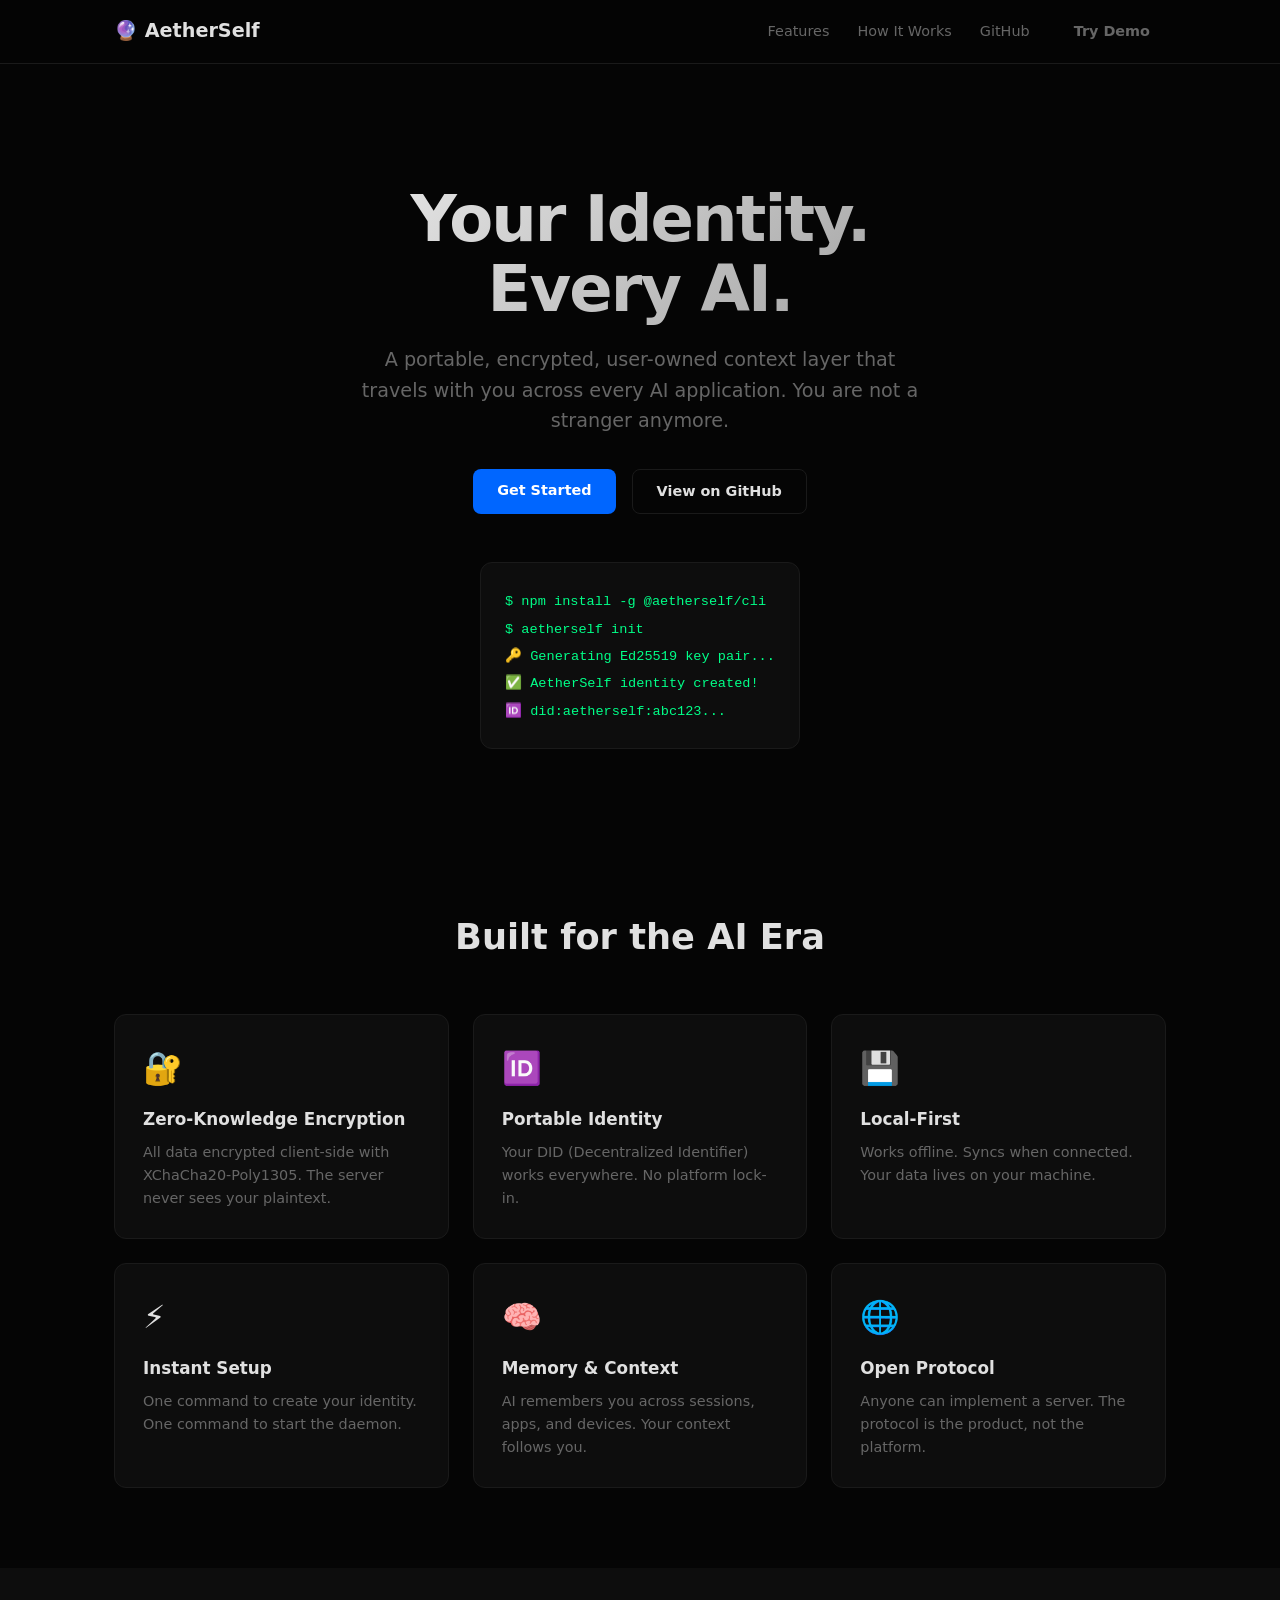
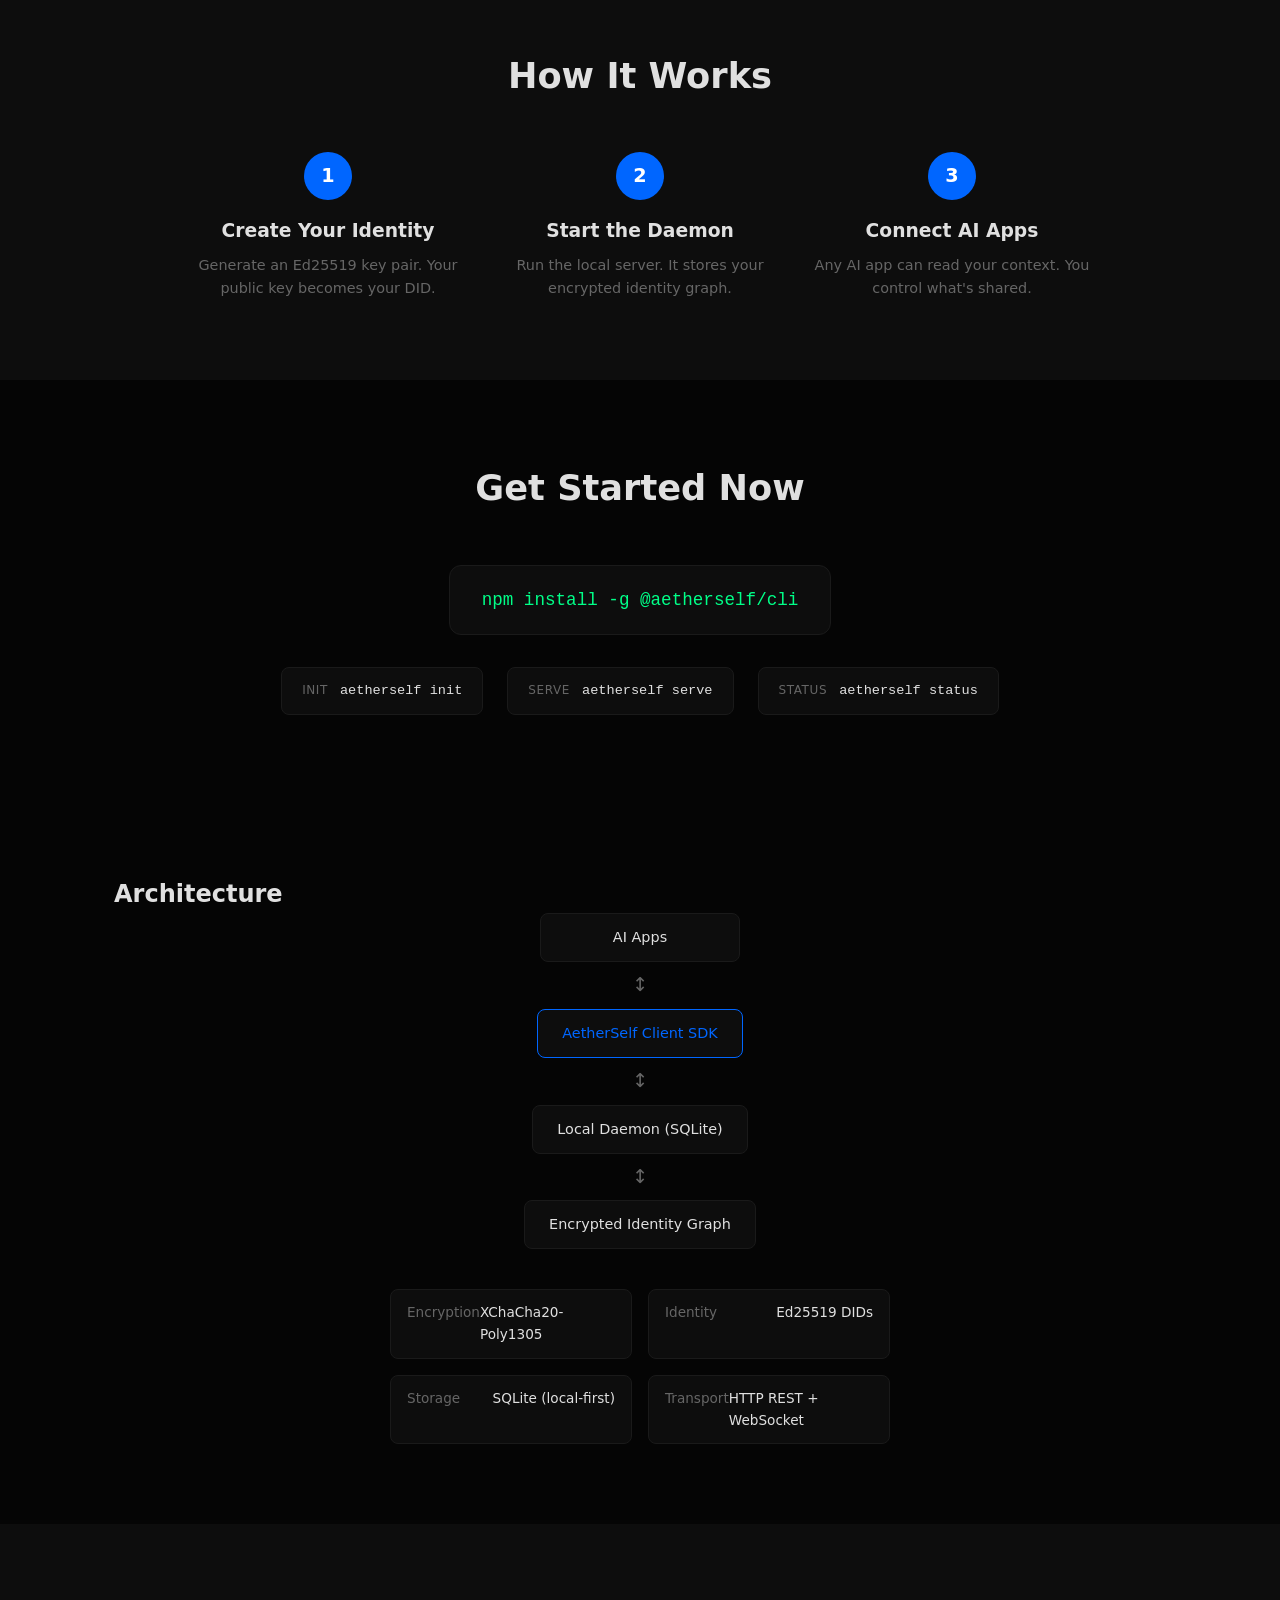
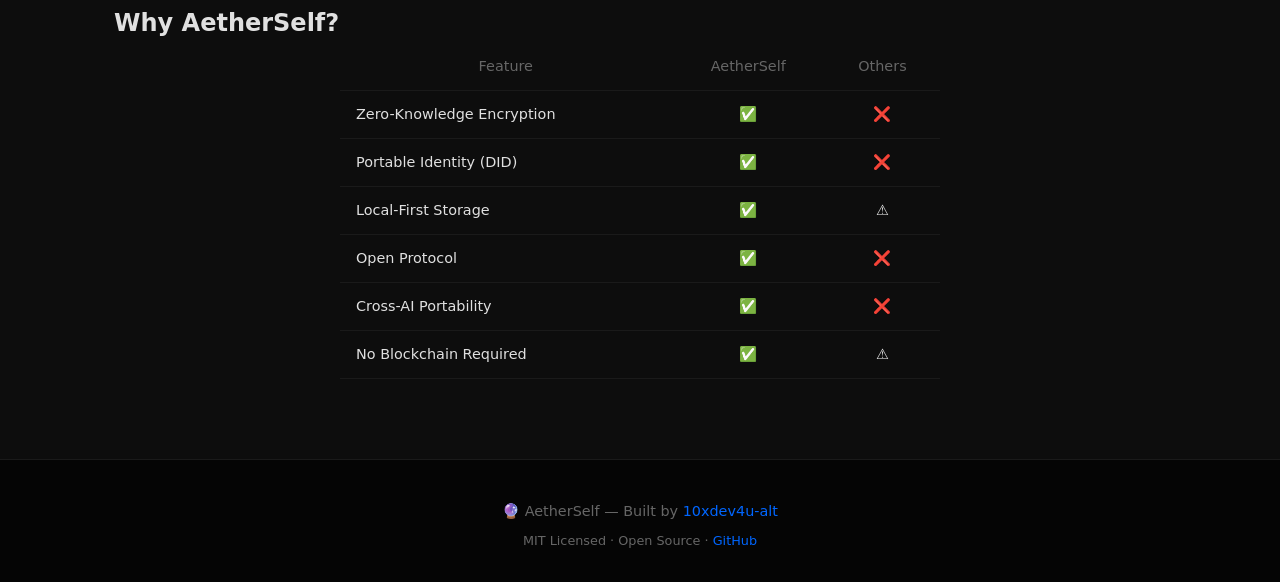
==== index.html @ b8bc2d1c "feat: add comparison table section" ====
<!DOCTYPE html>
<html lang="en">
<head>
  <meta charset="UTF-8">
  <meta name="viewport" content="width=device-width, initial-scale=1.0">
  <title>AetherSelf — Your AI Identity Layer</title>
  <link rel="stylesheet" href="styles.css">
  <link rel="icon" href="data:image/svg+xml,<svg xmlns='http://www.w3.org/2000/svg' viewBox='0 0 100 100'><text y='.9em' font-size='90'>🔮</text></svg>">
</head>
<body>
  <nav>
    <div class="container nav-inner">
      <a href="#" class="logo">🔮 AetherSelf</a>
      <div class="nav-links">
        <a href="#features">Features</a>
        <a href="#how">How It Works</a>
        <a href="https://github.com/10xdev4u-alt/aetherself-core">GitHub</a>
        <a href="https://github.com/10xdev4u-alt/aetherself-demo" class="btn btn-sm">Try Demo</a>
      </div>
    </div>
  </nav>

  <section class="hero">
    <div class="container">
      <h1>Your Identity.<br>Every AI.</h1>
      <p class="hero-sub">A portable, encrypted, user-owned context layer that travels with you across every AI application. You are not a stranger anymore.</p>
      <div class="hero-actions">
        <a href="#get-started" class="btn btn-primary">Get Started</a>
        <a href="https://github.com/10xdev4u-alt/aetherself-core" class="btn btn-ghost">View on GitHub</a>
      </div>
      <div class="hero-code">
        <code>$ npm install -g @aetherself/cli<br>$ aetherself init<br>🔑 Generating Ed25519 key pair...<br>✅ AetherSelf identity created!<br>🆔 did:aetherself:abc123...</code>
      </div>
    </div>
  </section>

  <section id="features" class="features">
    <div class="container">
      <h2>Built for the AI Era</h2>
      <div class="feature-grid">
        <div class="feature-card">
          <div class="feature-icon">🔐</div>
          <h3>Zero-Knowledge Encryption</h3>
          <p>All data encrypted client-side with XChaCha20-Poly1305. The server never sees your plaintext.</p>
        </div>
        <div class="feature-card">
          <div class="feature-icon">🆔</div>
          <h3>Portable Identity</h3>
          <p>Your DID (Decentralized Identifier) works everywhere. No platform lock-in.</p>
        </div>
        <div class="feature-card">
          <div class="feature-icon">💾</div>
          <h3>Local-First</h3>
          <p>Works offline. Syncs when connected. Your data lives on your machine.</p>
        </div>
        <div class="feature-card">
          <div class="feature-icon">⚡</div>
          <h3>Instant Setup</h3>
          <p>One command to create your identity. One command to start the daemon.</p>
        </div>
        <div class="feature-card">
          <div class="feature-icon">🧠</div>
          <h3>Memory & Context</h3>
          <p>AI remembers you across sessions, apps, and devices. Your context follows you.</p>
        </div>
        <div class="feature-card">
          <div class="feature-icon">🌐</div>
          <h3>Open Protocol</h3>
          <p>Anyone can implement a server. The protocol is the product, not the platform.</p>
        </div>
      </div>
    </div>
  </section>

  <section id="how" class="how-it-works">
    <div class="container">
      <h2>How It Works</h2>
      <div class="steps">
        <div class="step">
          <div class="step-num">1</div>
          <h3>Create Your Identity</h3>
          <p>Generate an Ed25519 key pair. Your public key becomes your DID.</p>
        </div>
        <div class="step">
          <div class="step-num">2</div>
          <h3>Start the Daemon</h3>
          <p>Run the local server. It stores your encrypted identity graph.</p>
        </div>
        <div class="step">
          <div class="step-num">3</div>
          <h3>Connect AI Apps</h3>
          <p>Any AI app can read your context. You control what's shared.</p>
        </div>
      </div>
    </div>
  </section>

  <section id="get-started" class="get-started">
    <div class="container">
      <h2>Get Started Now</h2>
      <div class="install-block">
        <code>npm install -g @aetherself/cli</code>
      </div>
      <div class="quick-commands">
        <div class="cmd"><span class="cmd-label">Init</span><code>aetherself init</code></div>
        <div class="cmd"><span class="cmd-label">Serve</span><code>aetherself serve</code></div>
        <div class="cmd"><span class="cmd-label">Status</span><code>aetherself status</code></div>
      </div>
    </div>
  </section>

  <section class="architecture">
    <div class="container">
      <h2>Architecture</h2>
      <div class="arch-diagram">
        <div class="arch-layer">
          <div class="arch-box">AI Apps</div>
          <div class="arch-arrow">↕</div>
          <div class="arch-box highlight">AetherSelf Client SDK</div>
          <div class="arch-arrow">↕</div>
          <div class="arch-box">Local Daemon (SQLite)</div>
          <div class="arch-arrow">↕</div>
          <div class="arch-box">Encrypted Identity Graph</div>
        </div>
      </div>
      <div class="arch-stack">
        <div class="stack-item"><span class="stack-label">Encryption</span><span class="stack-value">XChaCha20-Poly1305</span></div>
        <div class="stack-item"><span class="stack-label">Identity</span><span class="stack-value">Ed25519 DIDs</span></div>
        <div class="stack-item"><span class="stack-label">Storage</span><span class="stack-value">SQLite (local-first)</span></div>
        <div class="stack-item"><span class="stack-label">Transport</span><span class="stack-value">HTTP REST + WebSocket</span></div>
      </div>
    </div>
  </section>

  <section class="comparisons">
    <div class="container">
      <h2>Why AetherSelf?</h2>
      <table class="compare-table">
        <thead>
          <tr><th>Feature</th><th>AetherSelf</th><th>Others</th></tr>
        </thead>
        <tbody>
          <tr><td>Zero-Knowledge Encryption</td><td>✅</td><td>❌</td></tr>
          <tr><td>Portable Identity (DID)</td><td>✅</td><td>❌</td></tr>
          <tr><td>Local-First Storage</td><td>✅</td><td>⚠️</td></tr>
          <tr><td>Open Protocol</td><td>✅</td><td>❌</td></tr>
          <tr><td>Cross-AI Portability</td><td>✅</td><td>❌</td></tr>
          <tr><td>No Blockchain Required</td><td>✅</td><td>⚠️</td></tr>
        </tbody>
      </table>
    </div>
  </section>

  <footer>
    <div class="container">
      <p>🔮 AetherSelf — Built by <a href="https://github.com/10xdev4u-alt">10xdev4u-alt</a></p>
      <p class="footer-sub">MIT Licensed · Open Source · <a href="https://github.com/10xdev4u-alt/aetherself-core">GitHub</a></p>
    </div>
  </footer>
</body>
</html>
---- styles.css ----
:root {
  --bg: #050505;
  --surface: #0d0d0d;
  --border: #1a1a1a;
  --text: #e0e0e0;
  --muted: #666;
  --primary: #0066ff;
  --primary-hover: #0055dd;
  --accent: #00ff88;
}

* { margin: 0; padding: 0; box-sizing: border-box; }

body {
  background: var(--bg);
  color: var(--text);
  font-family: 'Inter', system-ui, -apple-system, sans-serif;
  line-height: 1.6;
}

.container { max-width: 1100px; margin: 0 auto; padding: 0 24px; }

/* Nav */
nav {
  position: sticky;
  top: 0;
  background: rgba(5, 5, 5, 0.9);
  backdrop-filter: blur(12px);
  border-bottom: 1px solid var(--border);
  z-index: 100;
  padding: 14px 0;
}

.nav-inner { display: flex; align-items: center; justify-content: space-between; }

.logo {
  font-size: 1.2rem;
  font-weight: 700;
  color: var(--text);
  text-decoration: none;
}

.nav-links { display: flex; align-items: center; gap: 28px; }
.nav-links a { color: var(--muted); text-decoration: none; font-size: 0.9rem; transition: color 0.2s; }
.nav-links a:hover { color: var(--text); }

/* Buttons */
.btn {
  display: inline-block;
  padding: 10px 24px;
  border-radius: 8px;
  font-weight: 600;
  font-size: 0.9rem;
  text-decoration: none;
  transition: all 0.2s;
  cursor: pointer;
}

.btn-sm { padding: 6px 16px; font-size: 0.8rem; }

.btn-primary {
  background: var(--primary);
  color: #fff;
}
.btn-primary:hover { background: var(--primary-hover); transform: translateY(-1px); }

.btn-ghost {
  background: transparent;
  color: var(--text);
  border: 1px solid var(--border);
}
.btn-ghost:hover { border-color: var(--muted); }

/* Hero */
.hero {
  padding: 120px 0 80px;
  text-align: center;
}

.hero h1 {
  font-size: 4rem;
  font-weight: 800;
  line-height: 1.1;
  letter-spacing: -0.03em;
  background: linear-gradient(135deg, #fff 0%, #888 100%);
  -webkit-background-clip: text;
  -webkit-text-fill-color: transparent;
  margin-bottom: 20px;
}

.hero-sub {
  font-size: 1.2rem;
  color: var(--muted);
  max-width: 560px;
  margin: 0 auto 32px;
}

.hero-actions { display: flex; gap: 16px; justify-content: center; margin-bottom: 48px; }

.hero-code {
  background: var(--surface);
  border: 1px solid var(--border);
  border-radius: 12px;
  padding: 24px;
  display: inline-block;
  text-align: left;
}

.hero-code code {
  font-family: 'JetBrains Mono', 'Fira Code', monospace;
  font-size: 0.85rem;
  color: var(--accent);
  line-height: 1.8;
}

/* Features */
.features { padding: 80px 0; }

.features h2, .how-it-works h2, .get-started h2 {
  font-size: 2.2rem;
  font-weight: 700;
  text-align: center;
  margin-bottom: 48px;
}

.feature-grid {
  display: grid;
  grid-template-columns: repeat(3, 1fr);
  gap: 24px;
}

.feature-card {
  background: var(--surface);
  border: 1px solid var(--border);
  border-radius: 12px;
  padding: 28px;
  transition: border-color 0.2s;
}
.feature-card:hover { border-color: #333; }

.feature-icon { font-size: 2rem; margin-bottom: 12px; }
.feature-card h3 { font-size: 1.05rem; margin-bottom: 8px; }
.feature-card p { font-size: 0.9rem; color: var(--muted); }

/* How It Works */
.how-it-works { padding: 80px 0; background: var(--surface); }

.steps {
  display: flex;
  gap: 32px;
  justify-content: center;
}

.step {
  text-align: center;
  max-width: 280px;
}

.step-num {
  width: 48px;
  height: 48px;
  border-radius: 50%;
  background: var(--primary);
  color: #fff;
  display: flex;
  align-items: center;
  justify-content: center;
  font-size: 1.2rem;
  font-weight: 700;
  margin: 0 auto 16px;
}

.step h3 { margin-bottom: 8px; }
.step p { font-size: 0.9rem; color: var(--muted); }

/* Get Started */
.get-started { padding: 80px 0; text-align: center; }

.install-block {
  background: var(--surface);
  border: 1px solid var(--border);
  border-radius: 12px;
  padding: 20px 32px;
  display: inline-block;
  margin-bottom: 32px;
}

.install-block code {
  font-family: 'JetBrains Mono', 'Fira Code', monospace;
  font-size: 1.1rem;
  color: var(--accent);
}

.quick-commands {
  display: flex;
  gap: 24px;
  justify-content: center;
}

.cmd {
  background: var(--surface);
  border: 1px solid var(--border);
  border-radius: 8px;
  padding: 12px 20px;
  display: flex;
  align-items: center;
  gap: 12px;
}

.cmd-label {
  font-size: 0.75rem;
  color: var(--muted);
  text-transform: uppercase;
  letter-spacing: 0.05em;
}

.cmd code {
  font-family: 'JetBrains Mono', monospace;
  font-size: 0.85rem;
  color: var(--text);
}

/* Footer */
footer {
  padding: 40px 0;
  border-top: 1px solid var(--border);
  text-align: center;
}

footer p { font-size: 0.9rem; color: var(--muted); }
footer a { color: var(--primary); text-decoration: none; }
footer a:hover { text-decoration: underline; }

.footer-sub { font-size: 0.8rem; margin-top: 8px; }

/* Architecture */
.architecture { padding: 80px 0; }

.arch-diagram { text-align: center; margin-bottom: 40px; }
.arch-layer { display: inline-flex; flex-direction: column; align-items: center; gap: 8px; }
.arch-box {
  background: var(--surface);
  border: 1px solid var(--border);
  border-radius: 8px;
  padding: 12px 24px;
  font-size: 0.9rem;
  min-width: 200px;
}
.arch-box.highlight { border-color: var(--primary); color: var(--primary); }
.arch-arrow { color: var(--muted); font-size: 1.2rem; }

.arch-stack {
  display: grid;
  grid-template-columns: repeat(2, 1fr);
  gap: 16px;
  max-width: 500px;
  margin: 0 auto;
}
.stack-item {
  display: flex;
  justify-content: space-between;
  padding: 12px 16px;
  background: var(--surface);
  border-radius: 8px;
  border: 1px solid var(--border);
}
.stack-label { color: var(--muted); font-size: 0.85rem; }
.stack-value { font-size: 0.85rem; font-weight: 500; }

/* Comparisons */
.comparisons { padding: 80px 0; background: var(--surface); }

.compare-table {
  width: 100%;
  max-width: 600px;
  margin: 0 auto;
  border-collapse: collapse;
}
.compare-table th, .compare-table td {
  padding: 12px 16px;
  text-align: center;
  border-bottom: 1px solid var(--border);
  font-size: 0.9rem;
}
.compare-table th { color: var(--muted); font-weight: 500; }
.compare-table td:first-child { text-align: left; }

/* Responsive */
@media (max-width: 768px) {
  .hero h1 { font-size: 2.5rem; }
  .feature-grid { grid-template-columns: 1fr; }
  .steps { flex-direction: column; align-items: center; }
  .quick-commands { flex-direction: column; align-items: center; }
  .nav-links { gap: 16px; }
  .nav-links a:not(.btn) { display: none; }
}
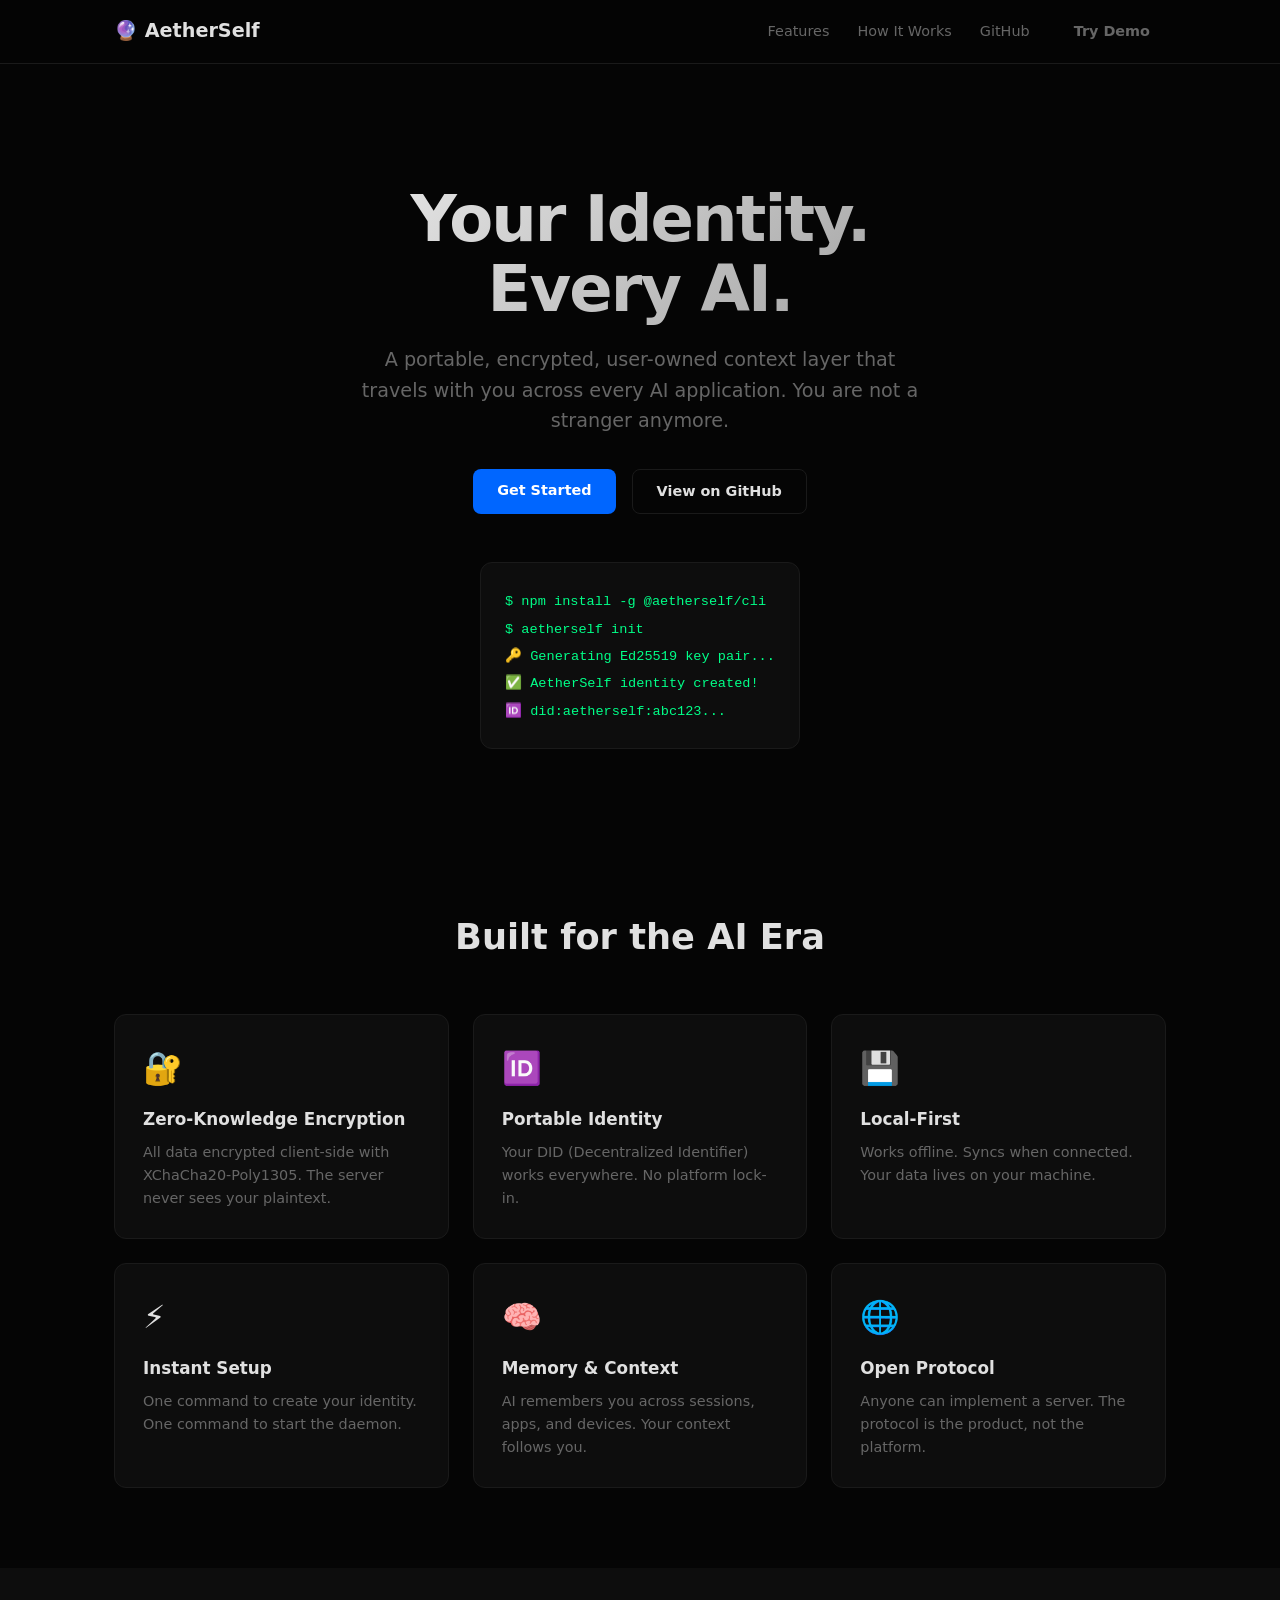
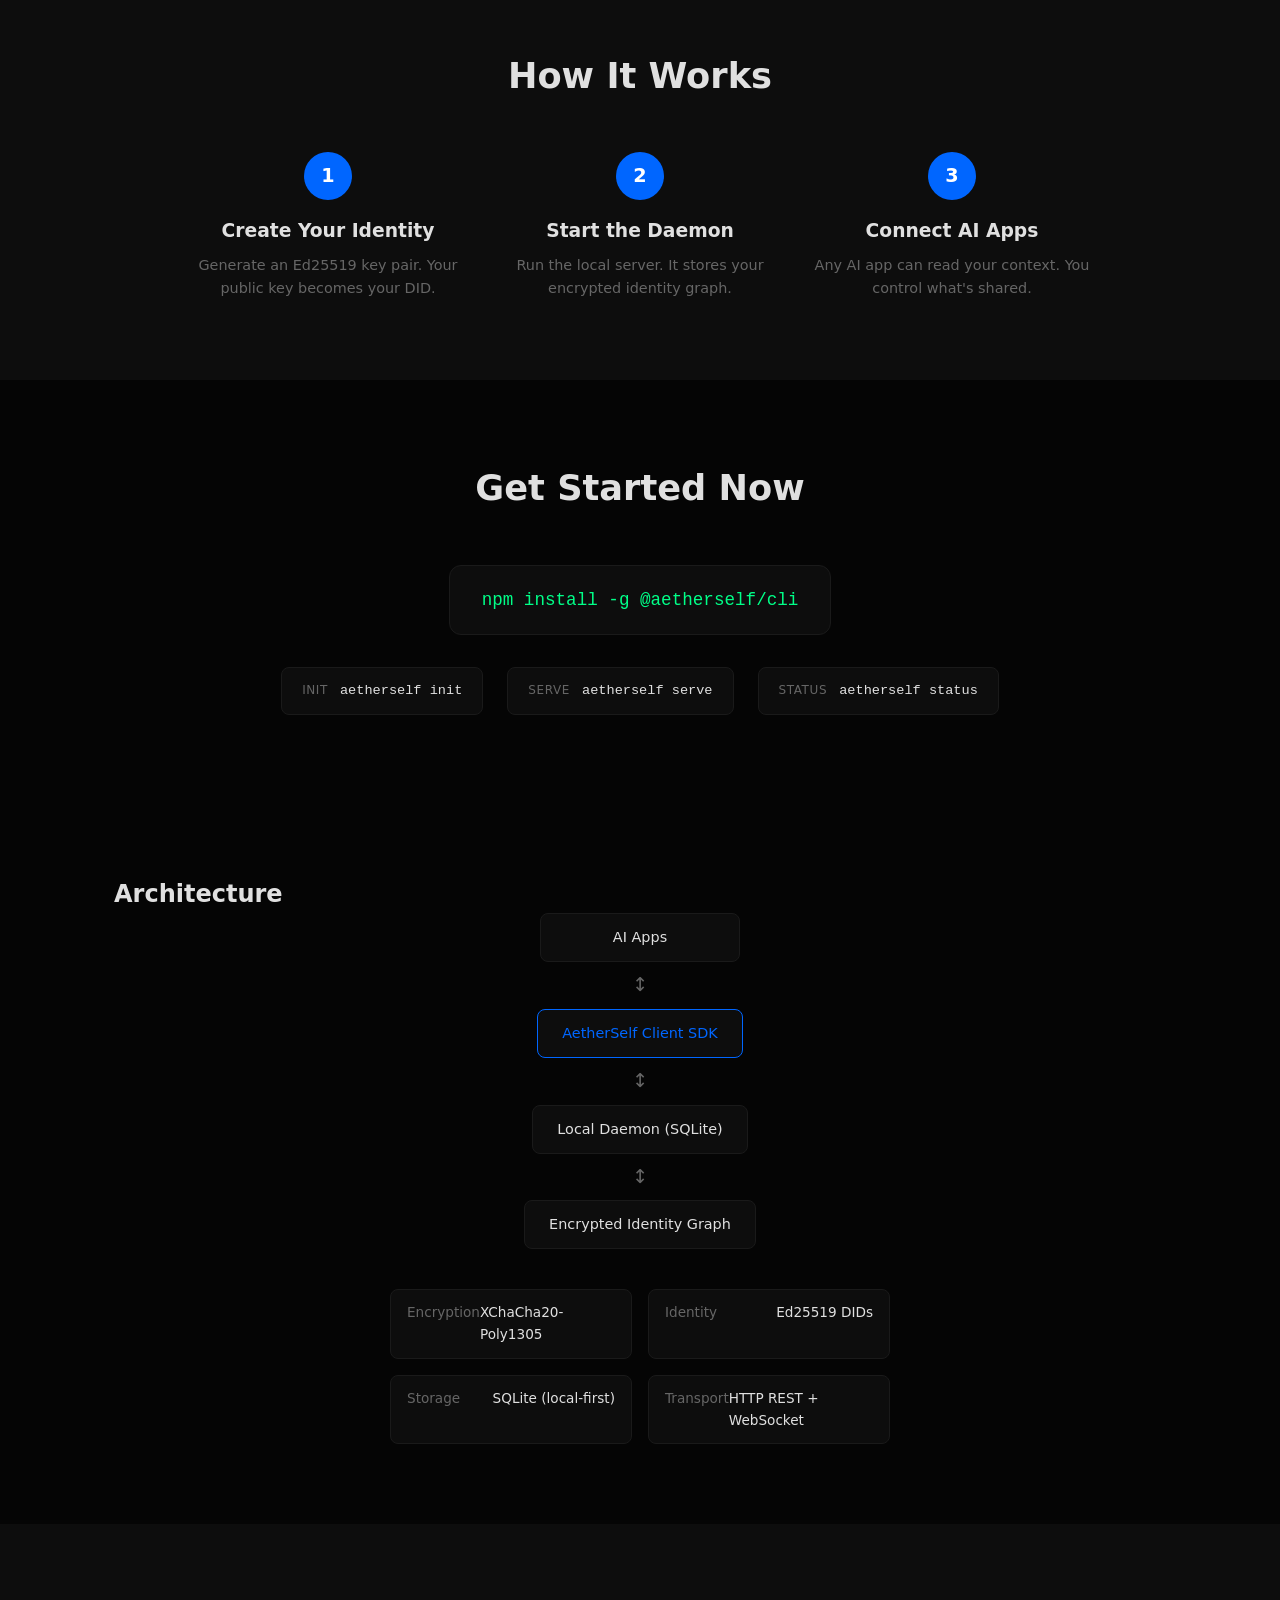
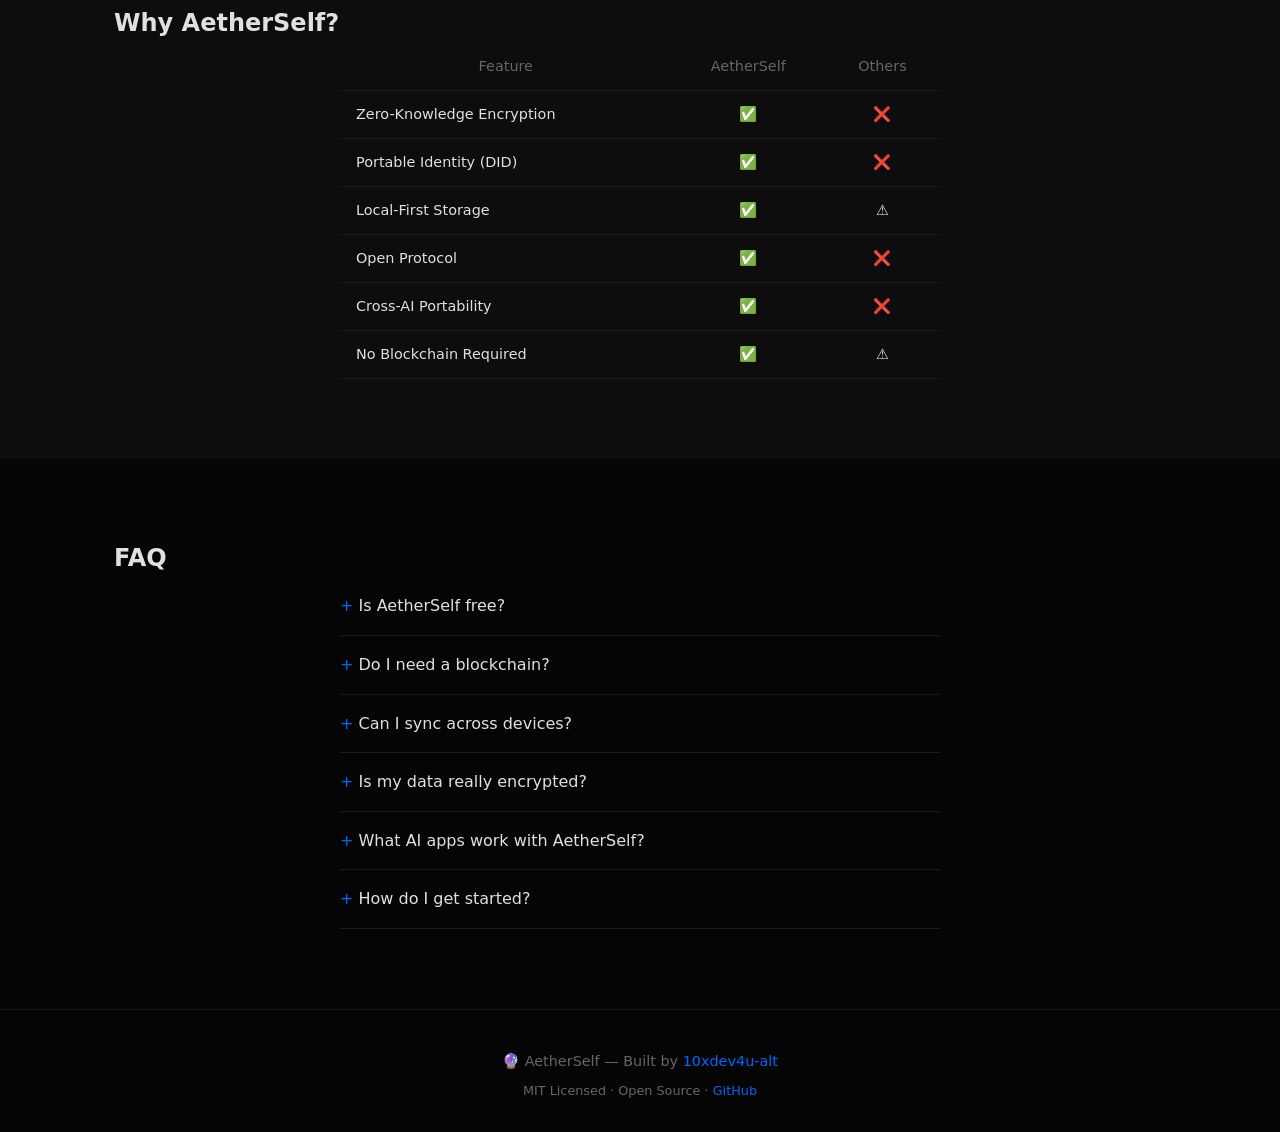
==== commit d646d740: "feat: add FAQ section with expandable items" ====
--- a/index.html
+++ b/index.html
@@ -151,6 +151,38 @@
     </div>
   </section>
 
+  <section class="faq">
+    <div class="container">
+      <h2>FAQ</h2>
+      <div class="faq-grid">
+        <details class="faq-item">
+          <summary>Is AetherSelf free?</summary>
+          <p>Yes! AetherSelf is open source and free to use. MIT licensed.</p>
+        </details>
+        <details class="faq-item">
+          <summary>Do I need a blockchain?</summary>
+          <p>No! AetherSelf uses simple Ed25519 keys for identity. No blockchain required.</p>
+        </details>
+        <details class="faq-item">
+          <summary>Can I sync across devices?</summary>
+          <p>Yes! AetherSelf supports optional sync via WebSocket and Yjs CRDT.</p>
+        </details>
+        <details class="faq-item">
+          <summary>Is my data really encrypted?</summary>
+          <p>Yes! All data is encrypted client-side with XChaCha20-Poly1305. The server never sees plaintext.</p>
+        </details>
+        <details class="faq-item">
+          <summary>What AI apps work with AetherSelf?</summary>
+          <p>Any app that integrates the AetherSelf client SDK. We're building integrations for popular AI tools.</p>
+        </details>
+        <details class="faq-item">
+          <summary>How do I get started?</summary>
+          <p>Install the CLI, run 'aetherself init', and start the daemon. See our Quick Start guide.</p>
+        </details>
+      </div>
+    </div>
+  </section>
+
   <footer>
     <div class="container">
       <p>🔮 AetherSelf — Built by <a href="https://github.com/10xdev4u-alt">10xdev4u-alt</a></p>
--- a/styles.css
+++ b/styles.css
@@ -285,6 +285,33 @@
 .compare-table th { color: var(--muted); font-weight: 500; }
 .compare-table td:first-child { text-align: left; }
 
+/* FAQ */
+.faq { padding: 80px 0; }
+
+.faq-grid { max-width: 600px; margin: 0 auto; }
+
+.faq-item {
+  border-bottom: 1px solid var(--border);
+  padding: 16px 0;
+}
+
+.faq-item summary {
+  cursor: pointer;
+  font-weight: 500;
+  color: var(--text);
+  list-style: none;
+}
+.faq-item summary::-webkit-details-marker { display: none; }
+.faq-item summary::before { content: "+ "; color: var(--primary); }
+.faq-item[open] summary::before { content: "- "; }
+
+.faq-item p {
+  margin-top: 12px;
+  color: var(--muted);
+  font-size: 0.9rem;
+  line-height: 1.6;
+}
+
 /* Responsive */
 @media (max-width: 768px) {
   .hero h1 { font-size: 2.5rem; }
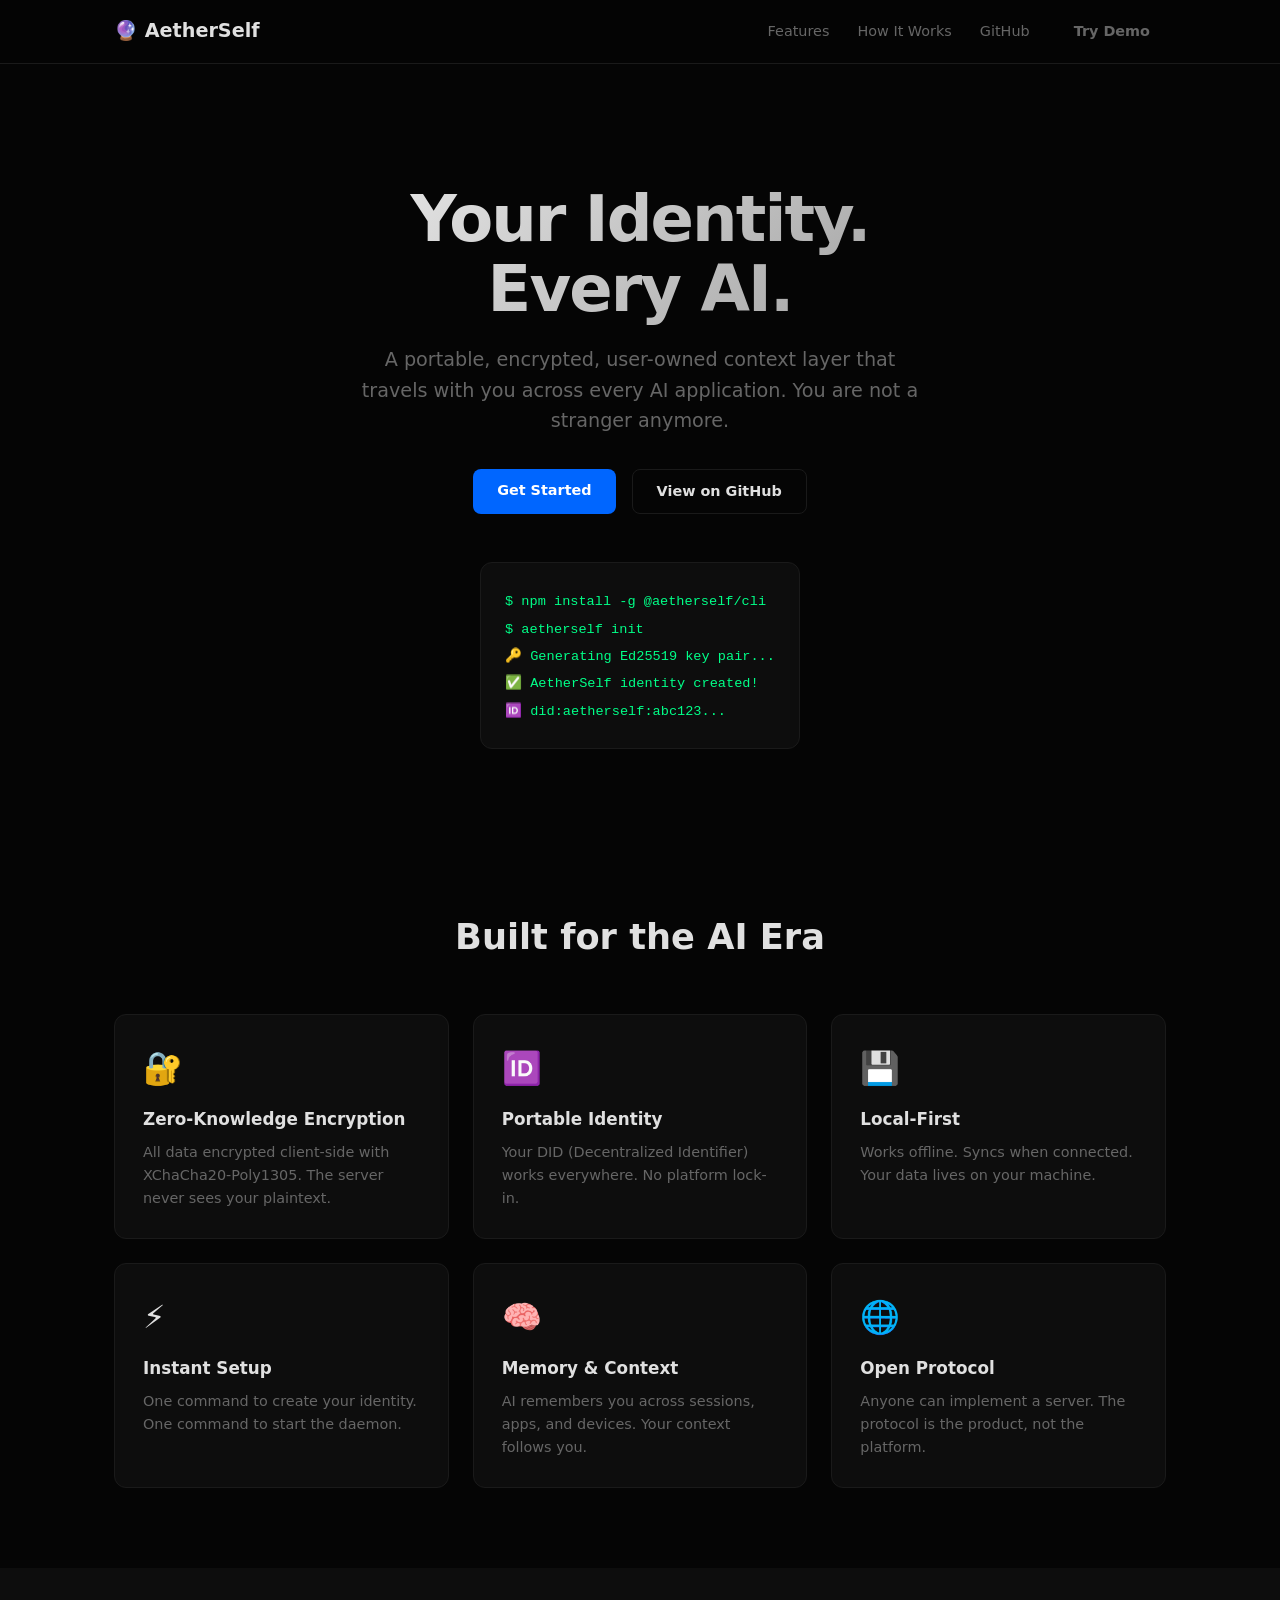
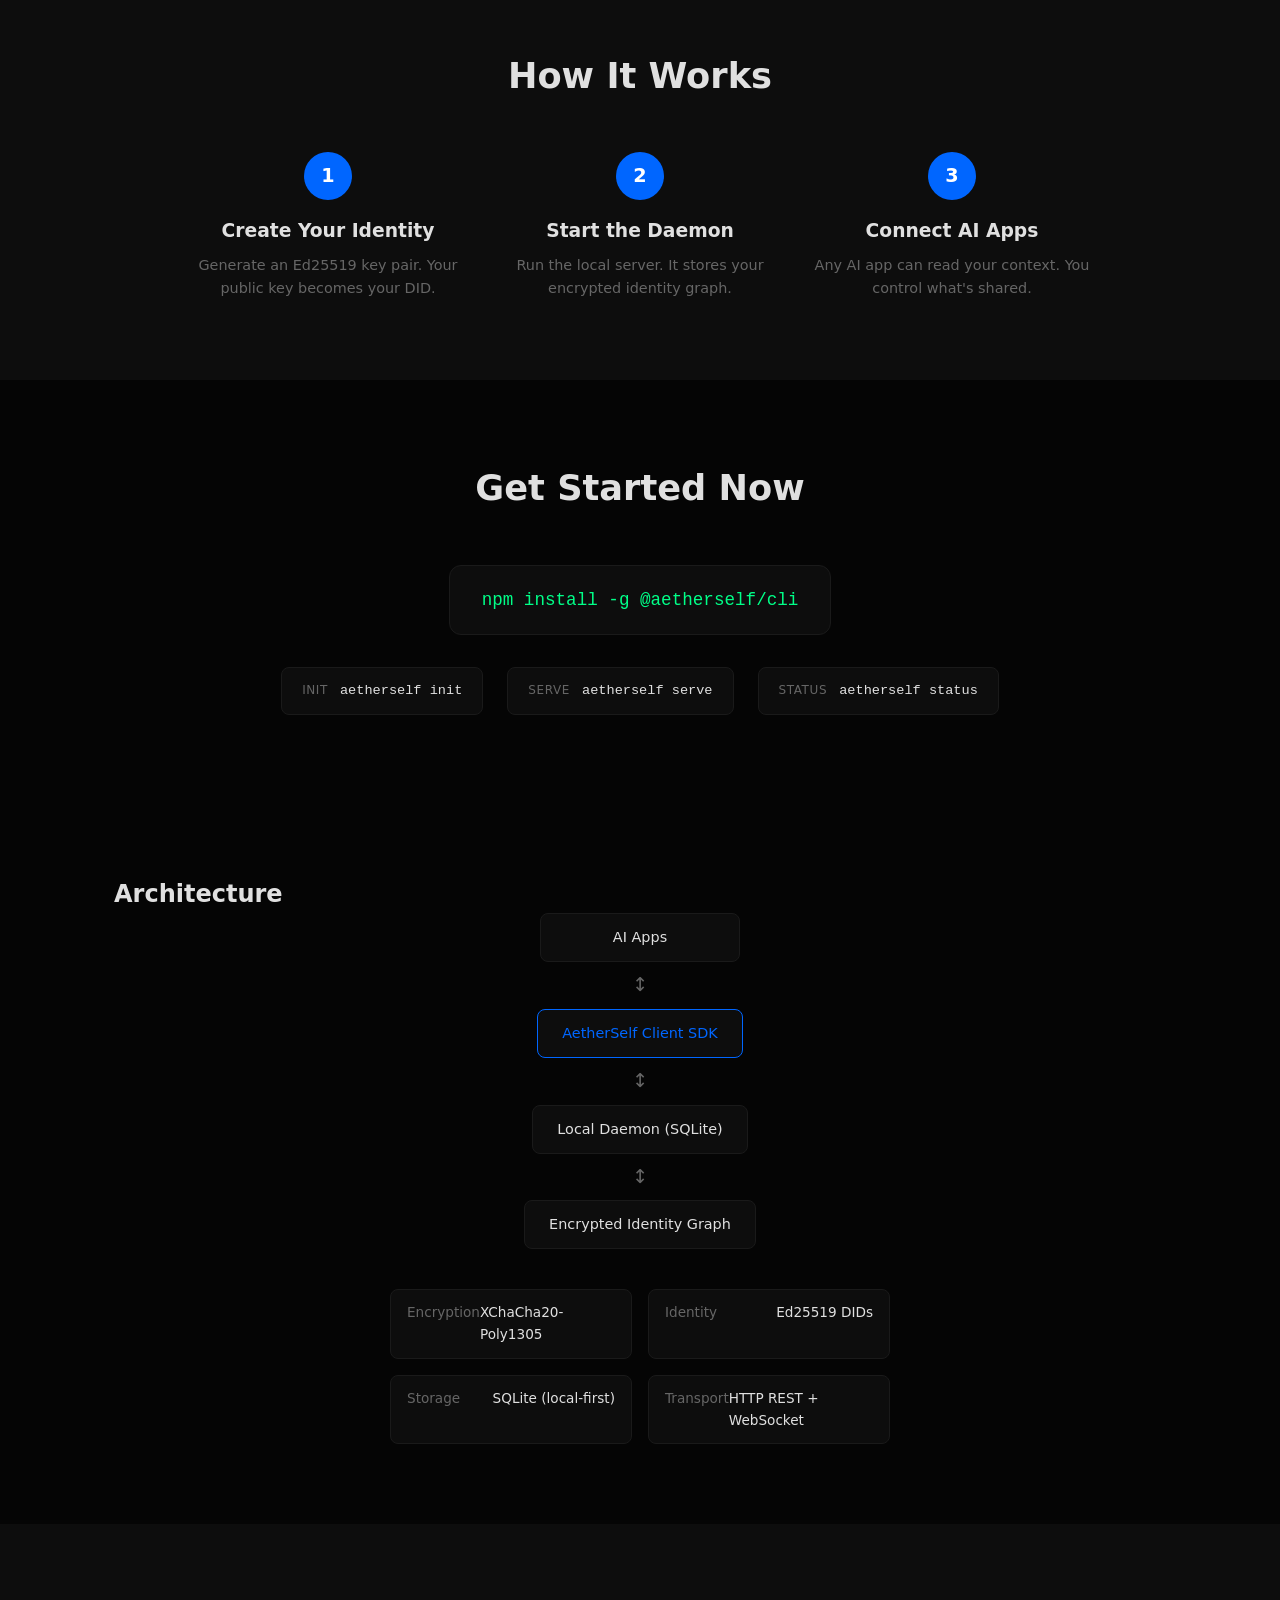
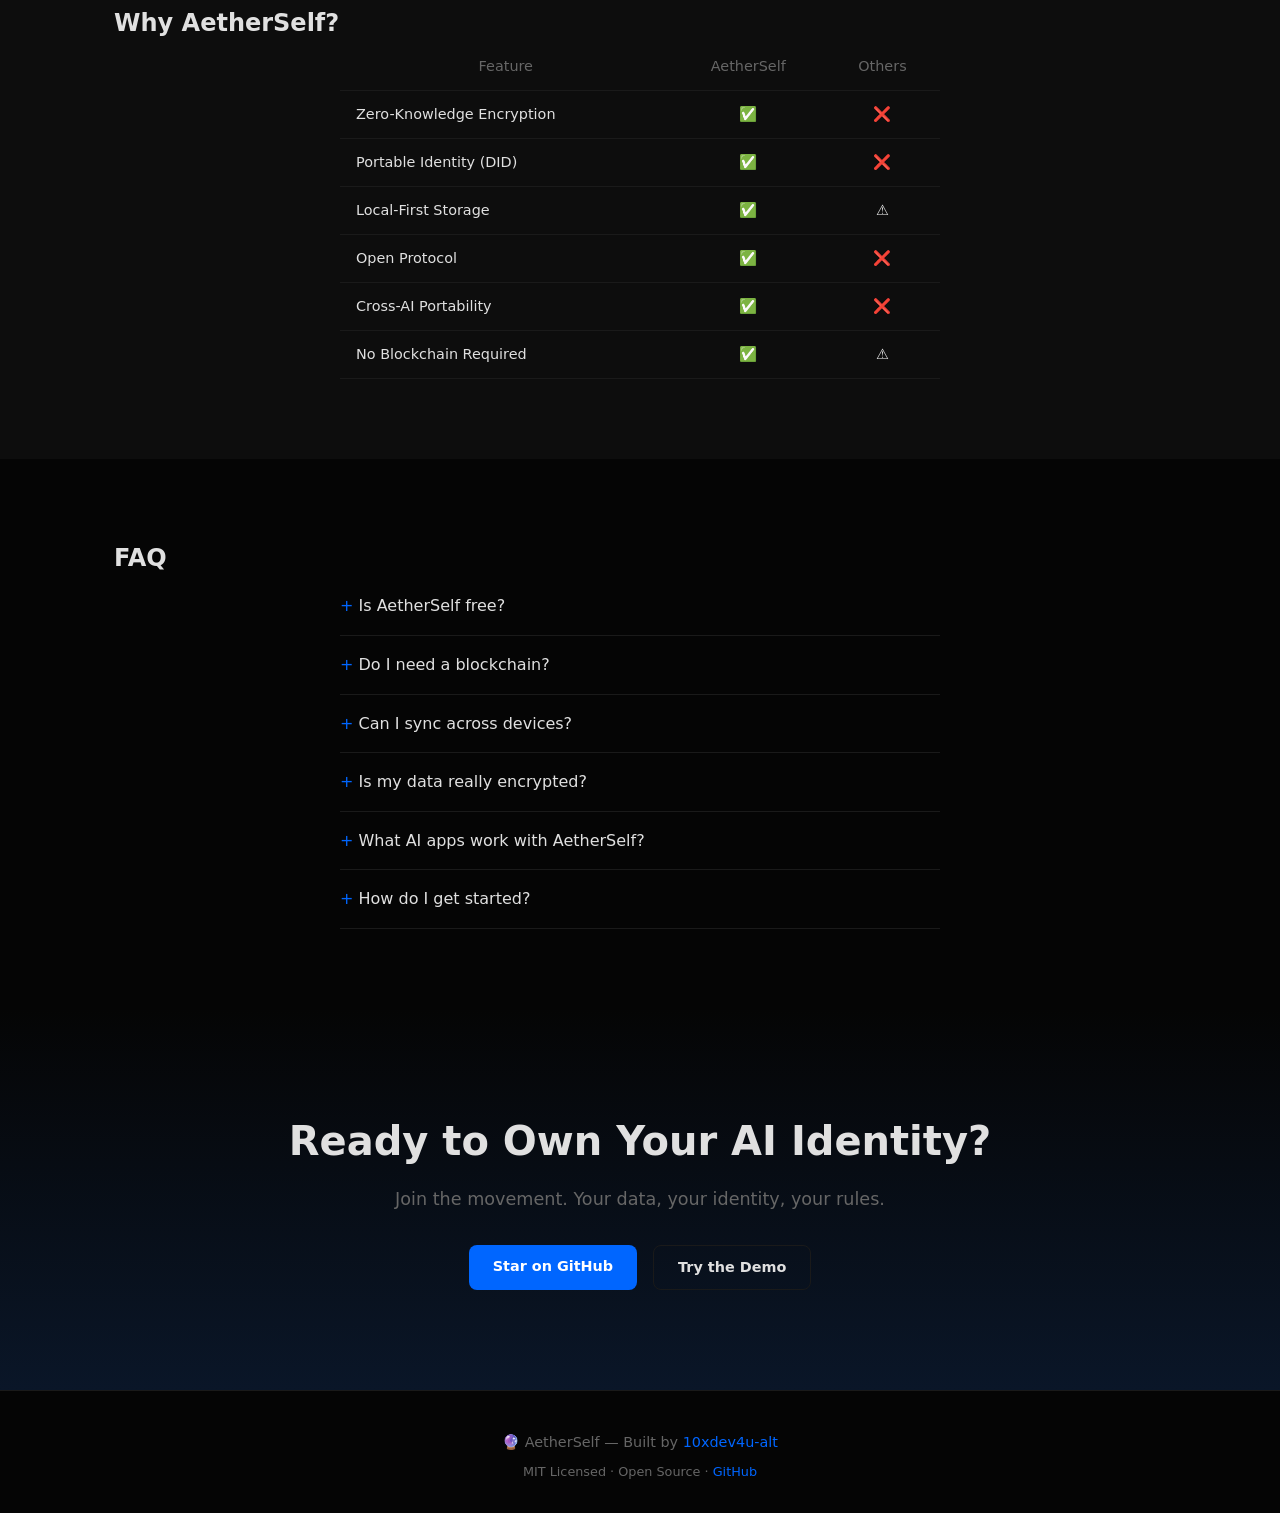
==== commit d5c766bb: "feat: add CTA section with gradient background" ====
--- a/index.html
+++ b/index.html
@@ -183,6 +183,17 @@
     </div>
   </section>
 
+  <section class="cta">
+    <div class="container">
+      <h2>Ready to Own Your AI Identity?</h2>
+      <p>Join the movement. Your data, your identity, your rules.</p>
+      <div class="cta-actions">
+        <a href="https://github.com/10xdev4u-alt/aetherself-core" class="btn btn-primary">Star on GitHub</a>
+        <a href="https://github.com/10xdev4u-alt/aetherself-demo" class="btn btn-ghost">Try the Demo</a>
+      </div>
+    </div>
+  </section>
+
   <footer>
     <div class="container">
       <p>🔮 AetherSelf — Built by <a href="https://github.com/10xdev4u-alt">10xdev4u-alt</a></p>
--- a/styles.css
+++ b/styles.css
@@ -312,6 +312,30 @@
   line-height: 1.6;
 }
 
+/* CTA */
+.cta {
+  padding: 100px 0;
+  text-align: center;
+  background: linear-gradient(180deg, var(--bg) 0%, #0a1628 100%);
+}
+
+.cta h2 {
+  font-size: 2.5rem;
+  margin-bottom: 12px;
+}
+
+.cta p {
+  color: var(--muted);
+  font-size: 1.1rem;
+  margin-bottom: 32px;
+}
+
+.cta-actions {
+  display: flex;
+  gap: 16px;
+  justify-content: center;
+}
+
 /* Responsive */
 @media (max-width: 768px) {
   .hero h1 { font-size: 2.5rem; }
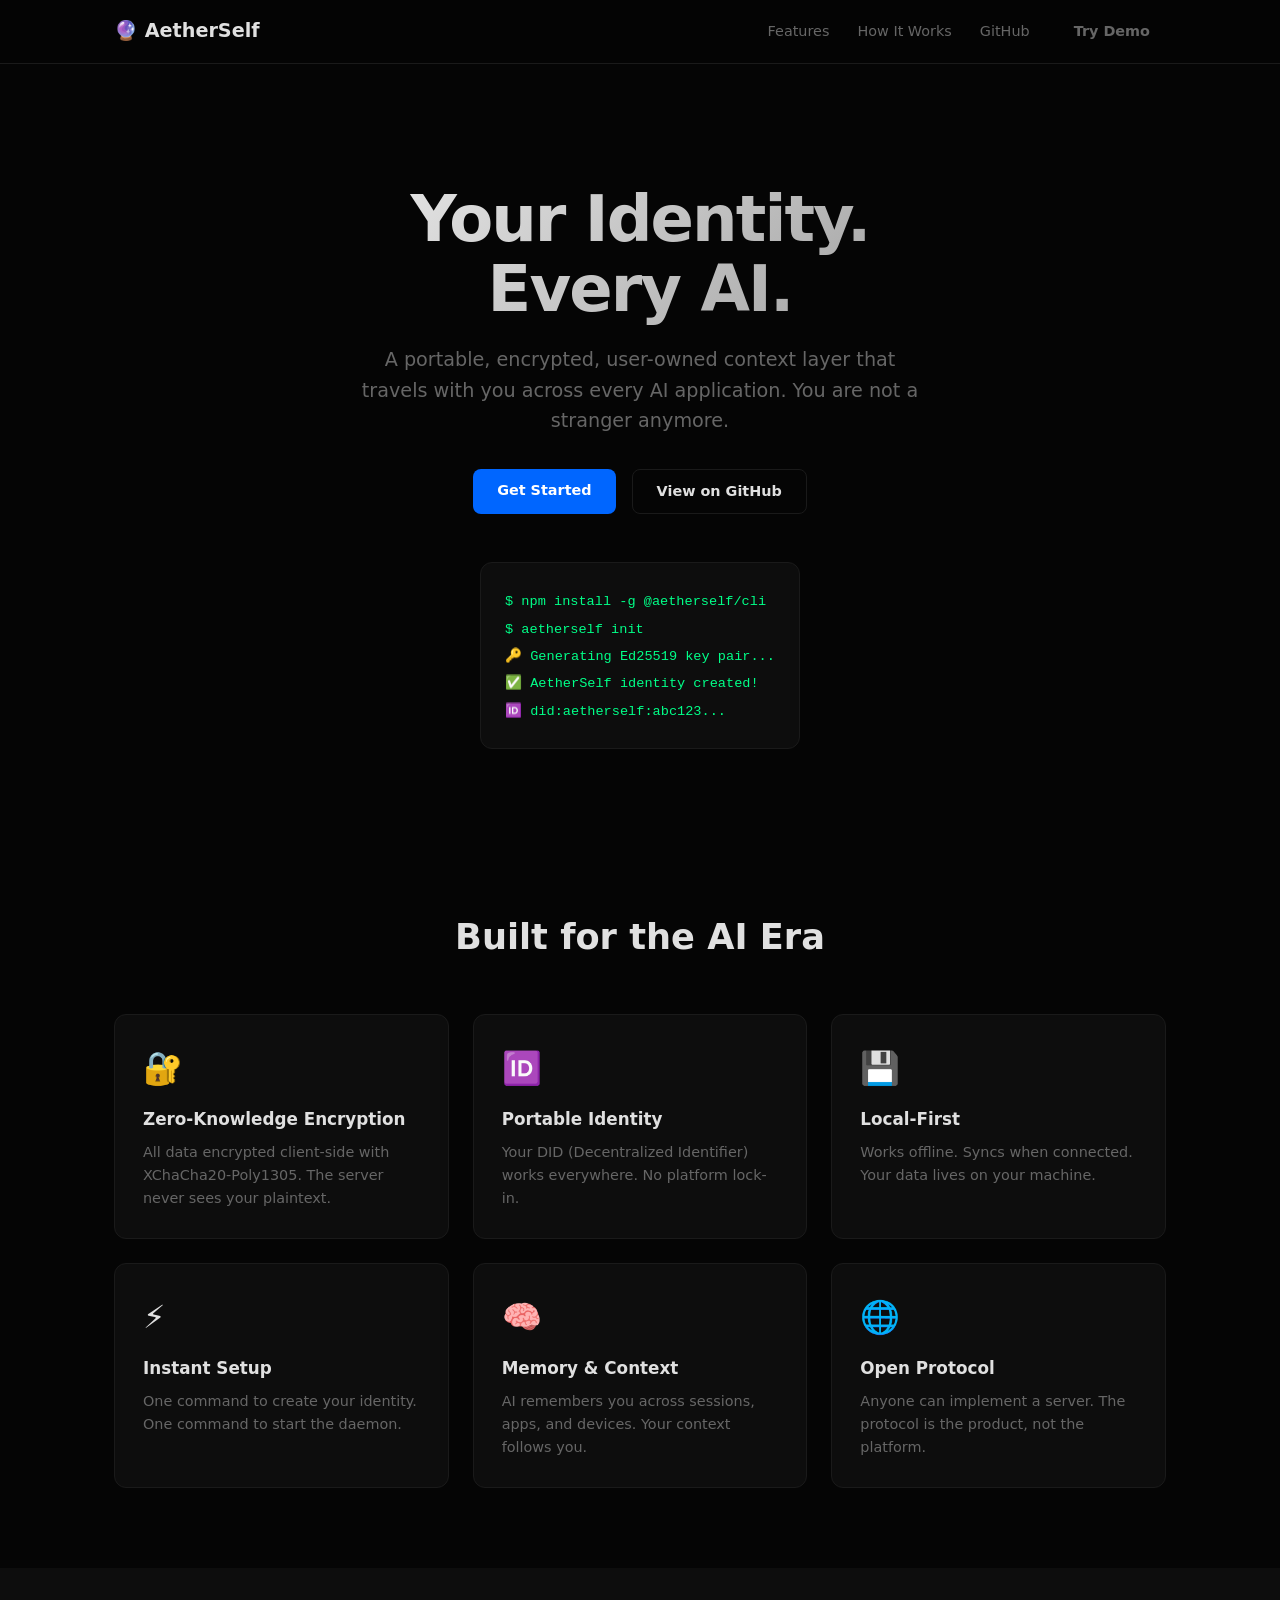
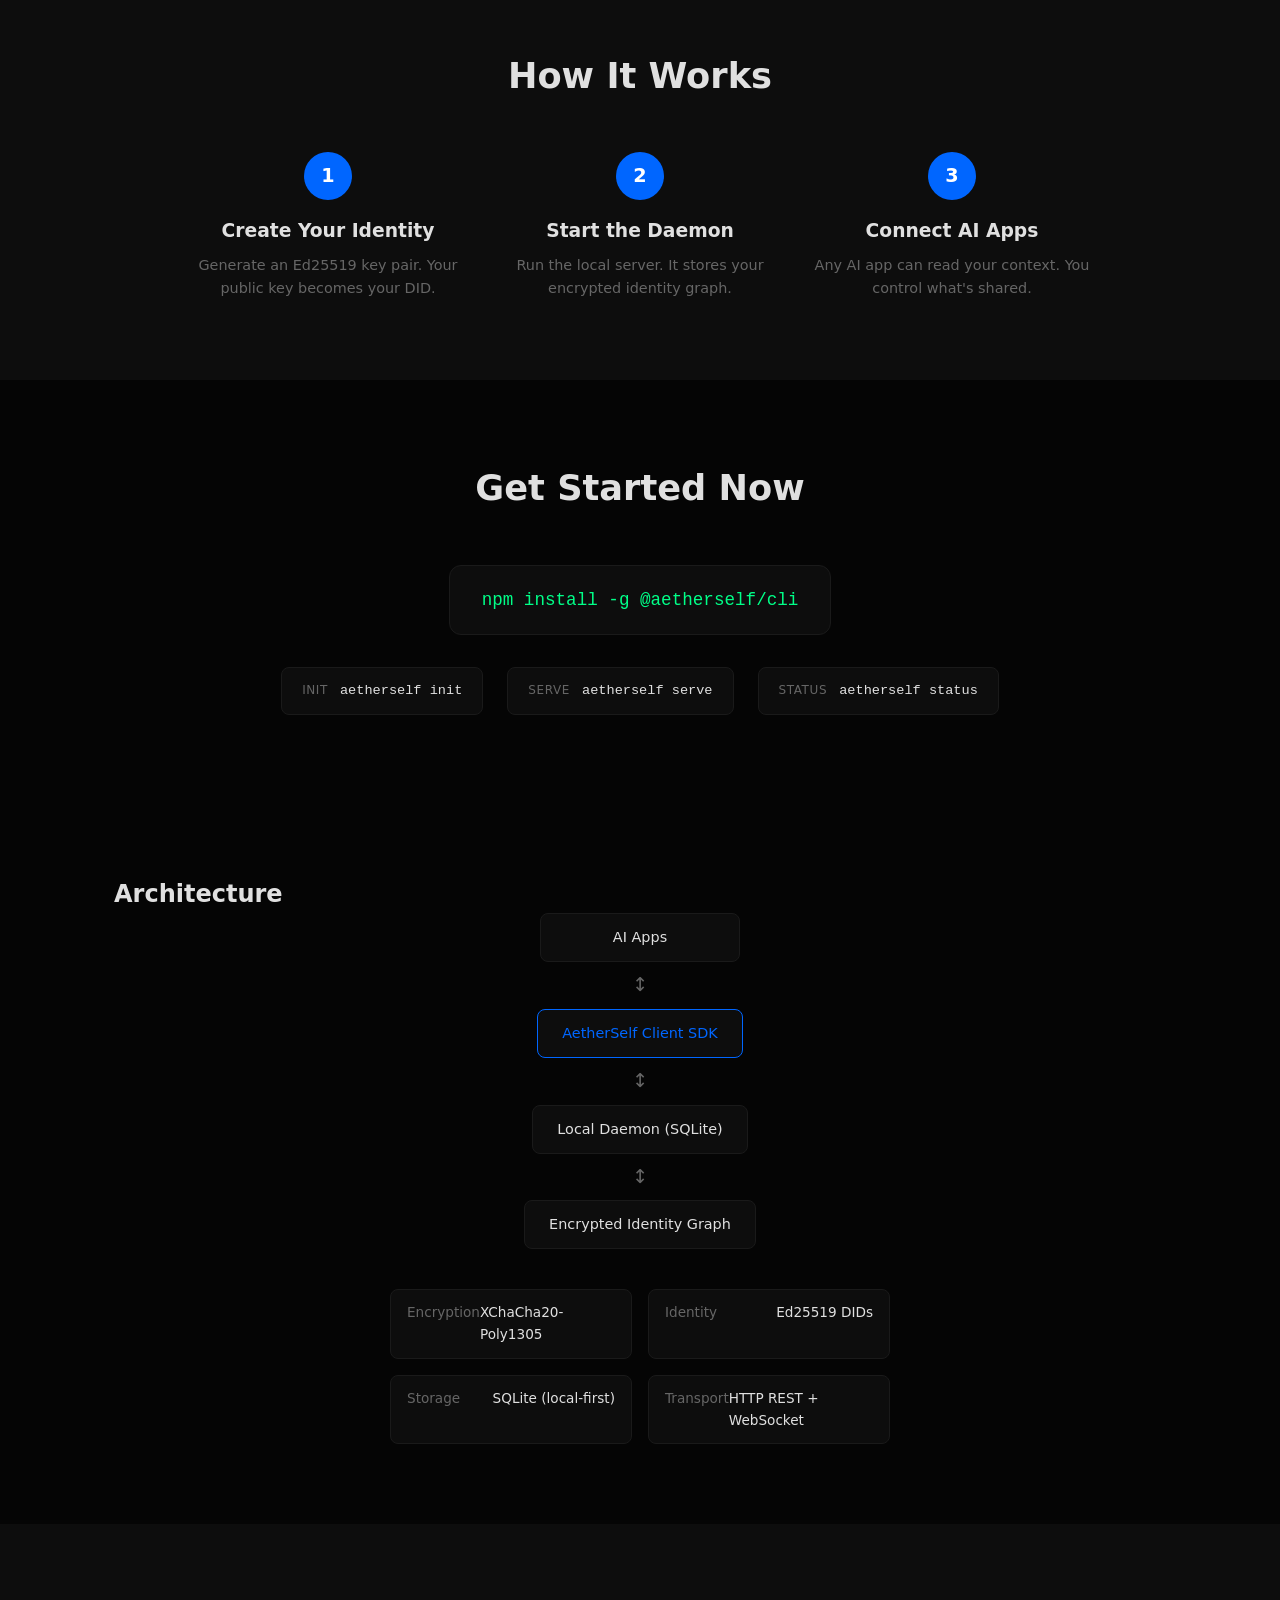
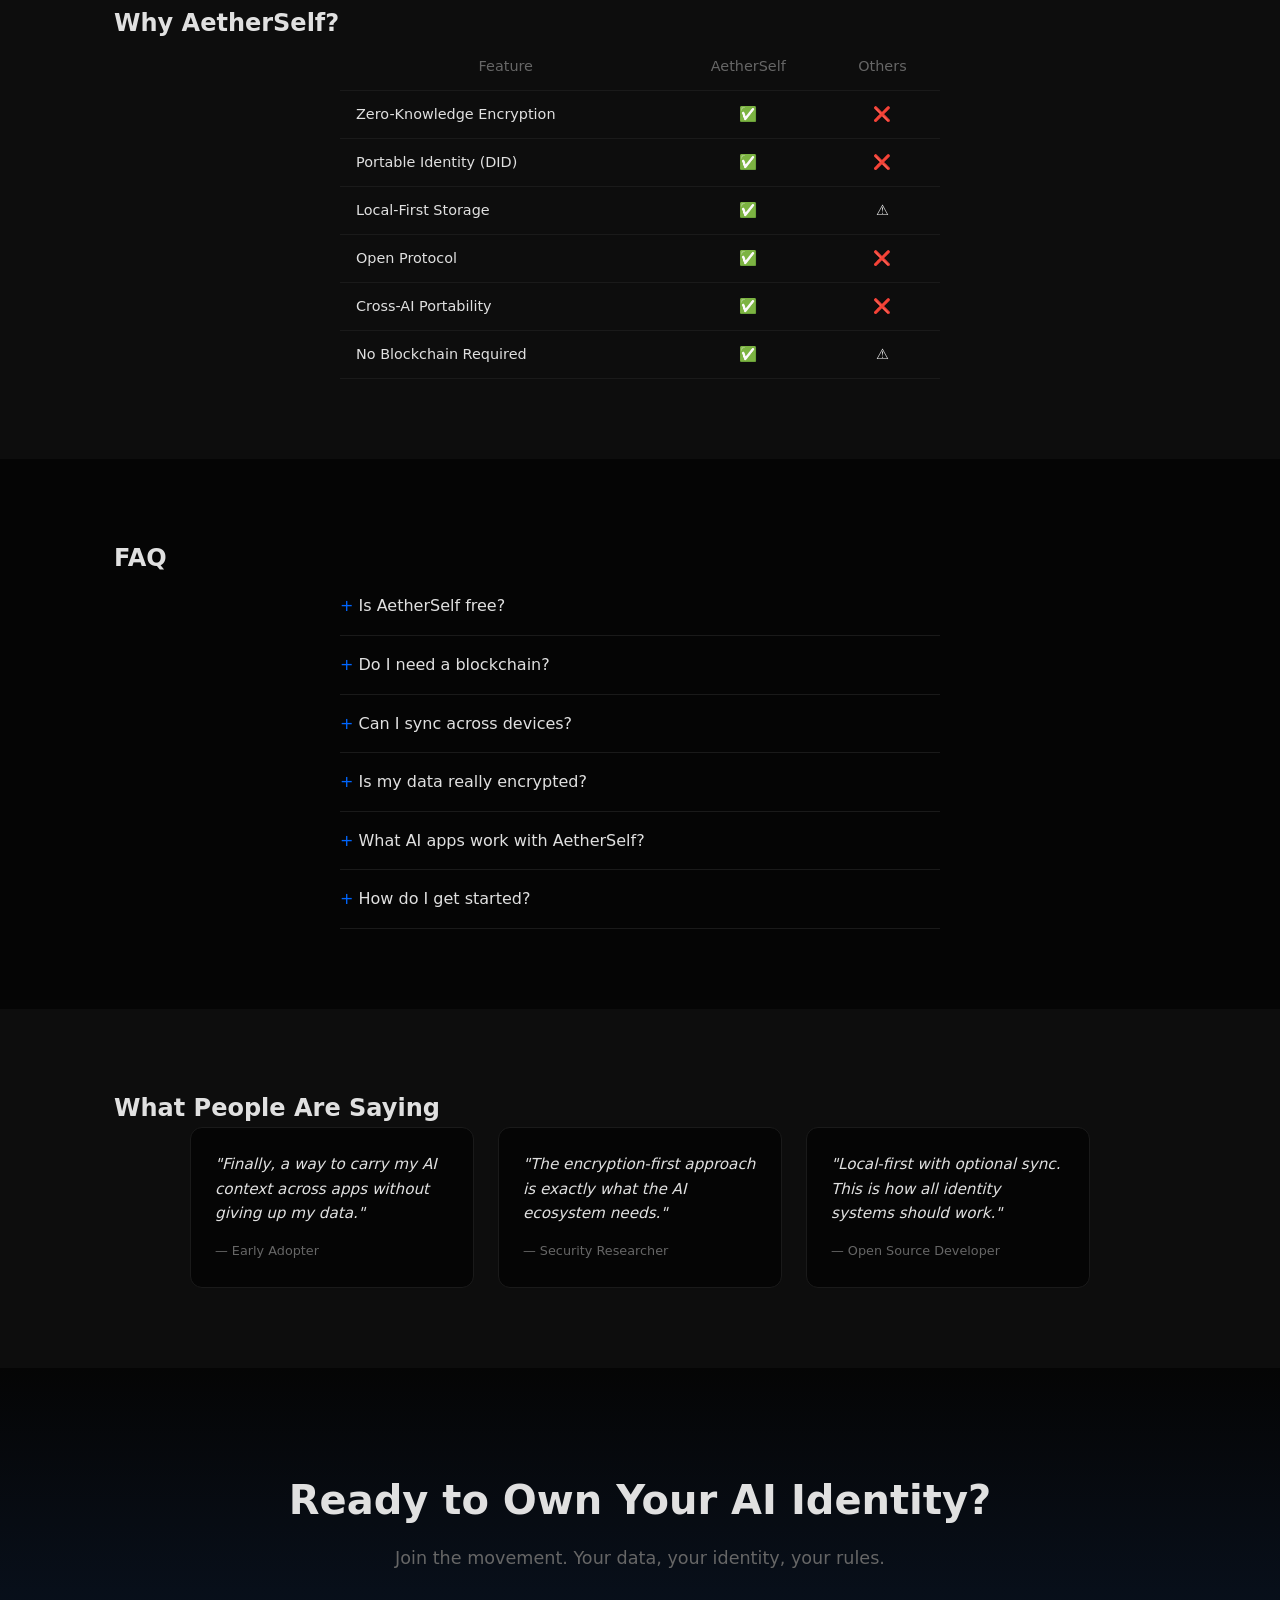
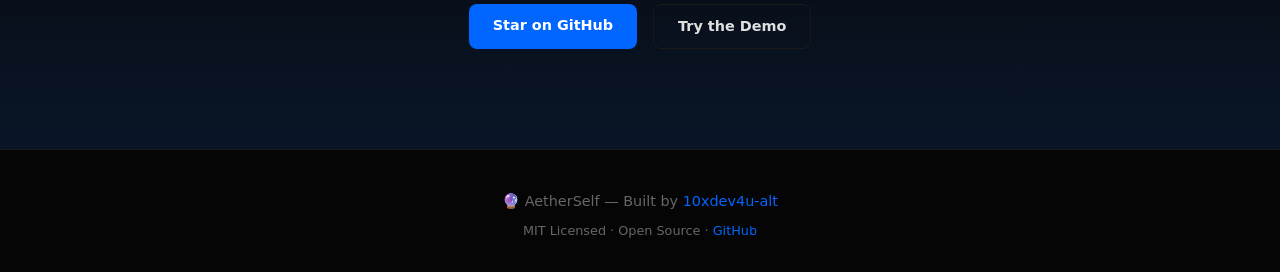
==== commit 31b199c0: "feat: add testimonials section" ====
--- a/index.html
+++ b/index.html
@@ -183,6 +183,26 @@
     </div>
   </section>
 
+  <section class="testimonials">
+    <div class="container">
+      <h2>What People Are Saying</h2>
+      <div class="testimonial-grid">
+        <div class="testimonial">
+          <p>"Finally, a way to carry my AI context across apps without giving up my data."</p>
+          <span class="author">— Early Adopter</span>
+        </div>
+        <div class="testimonial">
+          <p>"The encryption-first approach is exactly what the AI ecosystem needs."</p>
+          <span class="author">— Security Researcher</span>
+        </div>
+        <div class="testimonial">
+          <p>"Local-first with optional sync. This is how all identity systems should work."</p>
+          <span class="author">— Open Source Developer</span>
+        </div>
+      </div>
+    </div>
+  </section>
+
   <section class="cta">
     <div class="container">
       <h2>Ready to Own Your AI Identity?</h2>
--- a/styles.css
+++ b/styles.css
@@ -336,6 +336,37 @@
   justify-content: center;
 }
 
+/* Testimonials */
+.testimonials { padding: 80px 0; background: var(--surface); }
+
+.testimonial-grid {
+  display: grid;
+  grid-template-columns: repeat(3, 1fr);
+  gap: 24px;
+  max-width: 900px;
+  margin: 0 auto;
+}
+
+.testimonial {
+  background: var(--bg);
+  border: 1px solid var(--border);
+  border-radius: 12px;
+  padding: 24px;
+}
+
+.testimonial p {
+  font-size: 0.95rem;
+  line-height: 1.6;
+  color: var(--text);
+  margin-bottom: 12px;
+  font-style: italic;
+}
+
+.testimonial .author {
+  font-size: 0.8rem;
+  color: var(--muted);
+}
+
 /* Responsive */
 @media (max-width: 768px) {
   .hero h1 { font-size: 2.5rem; }
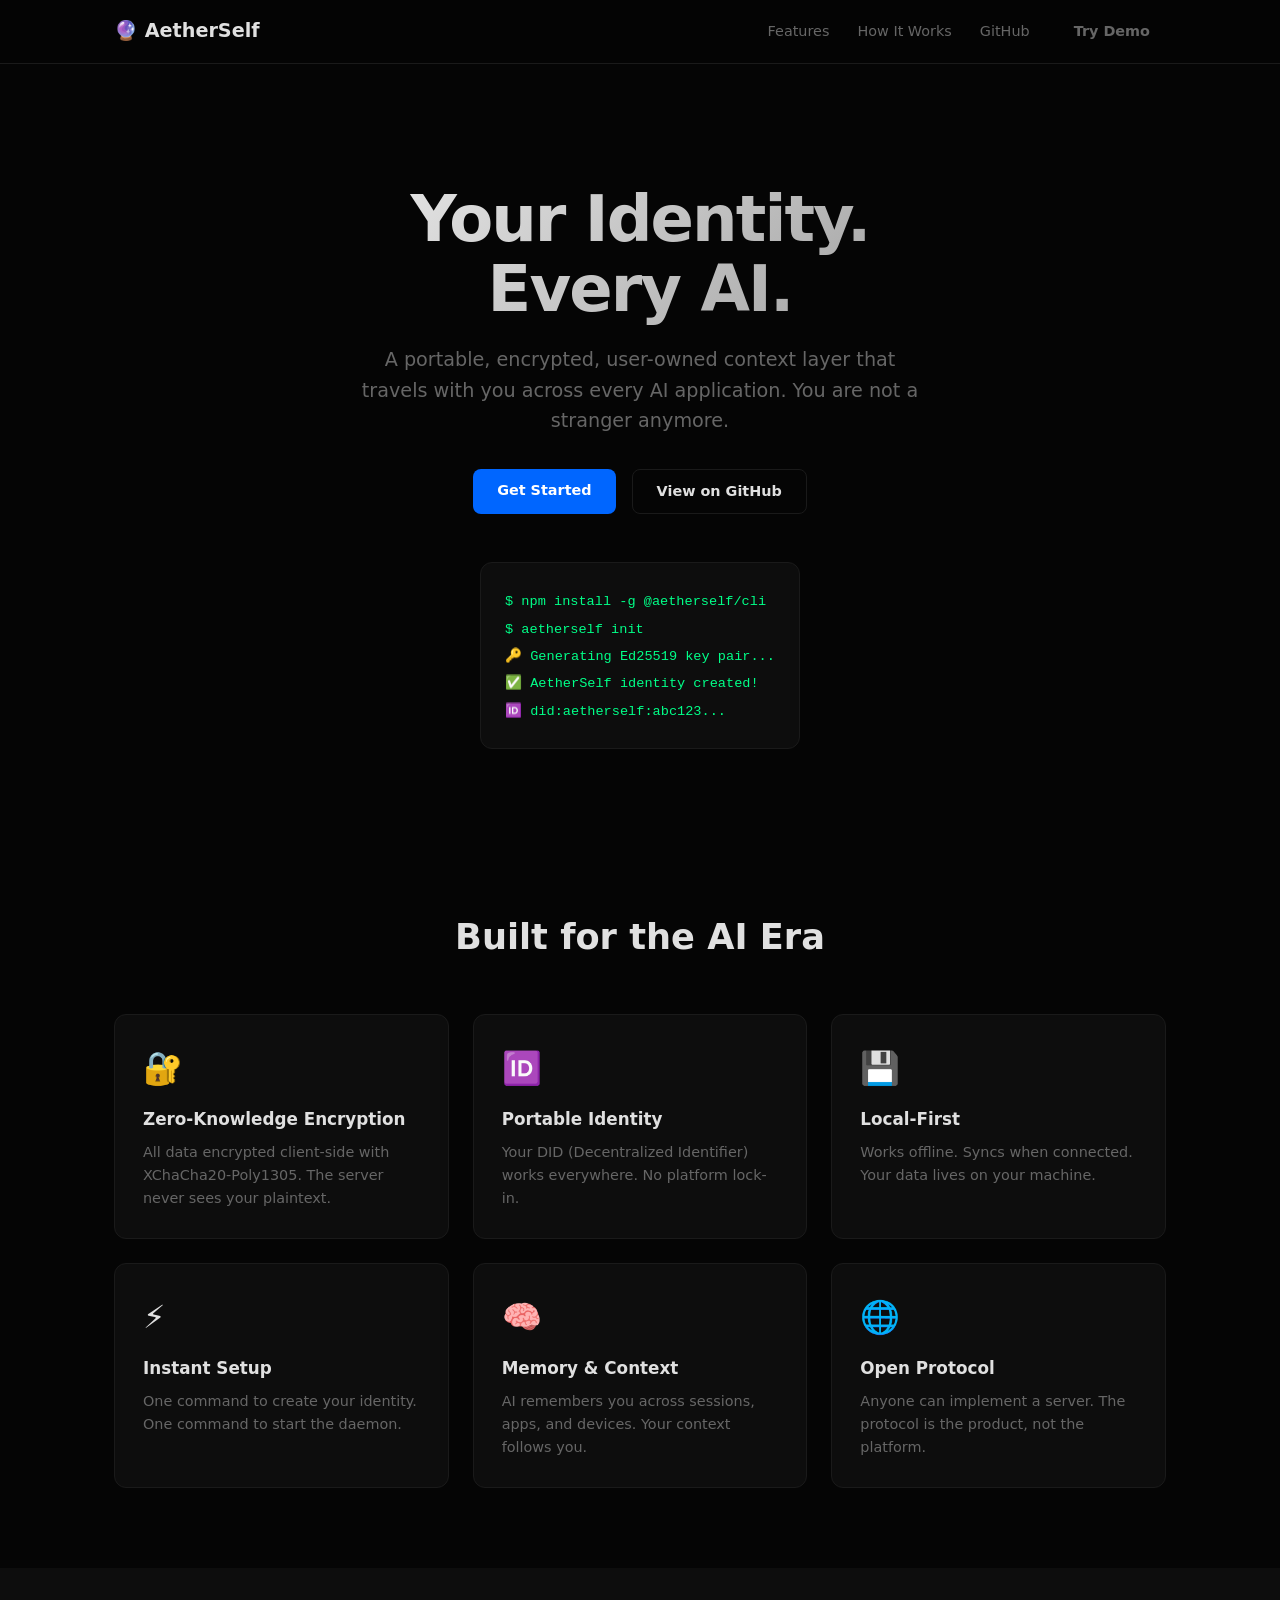
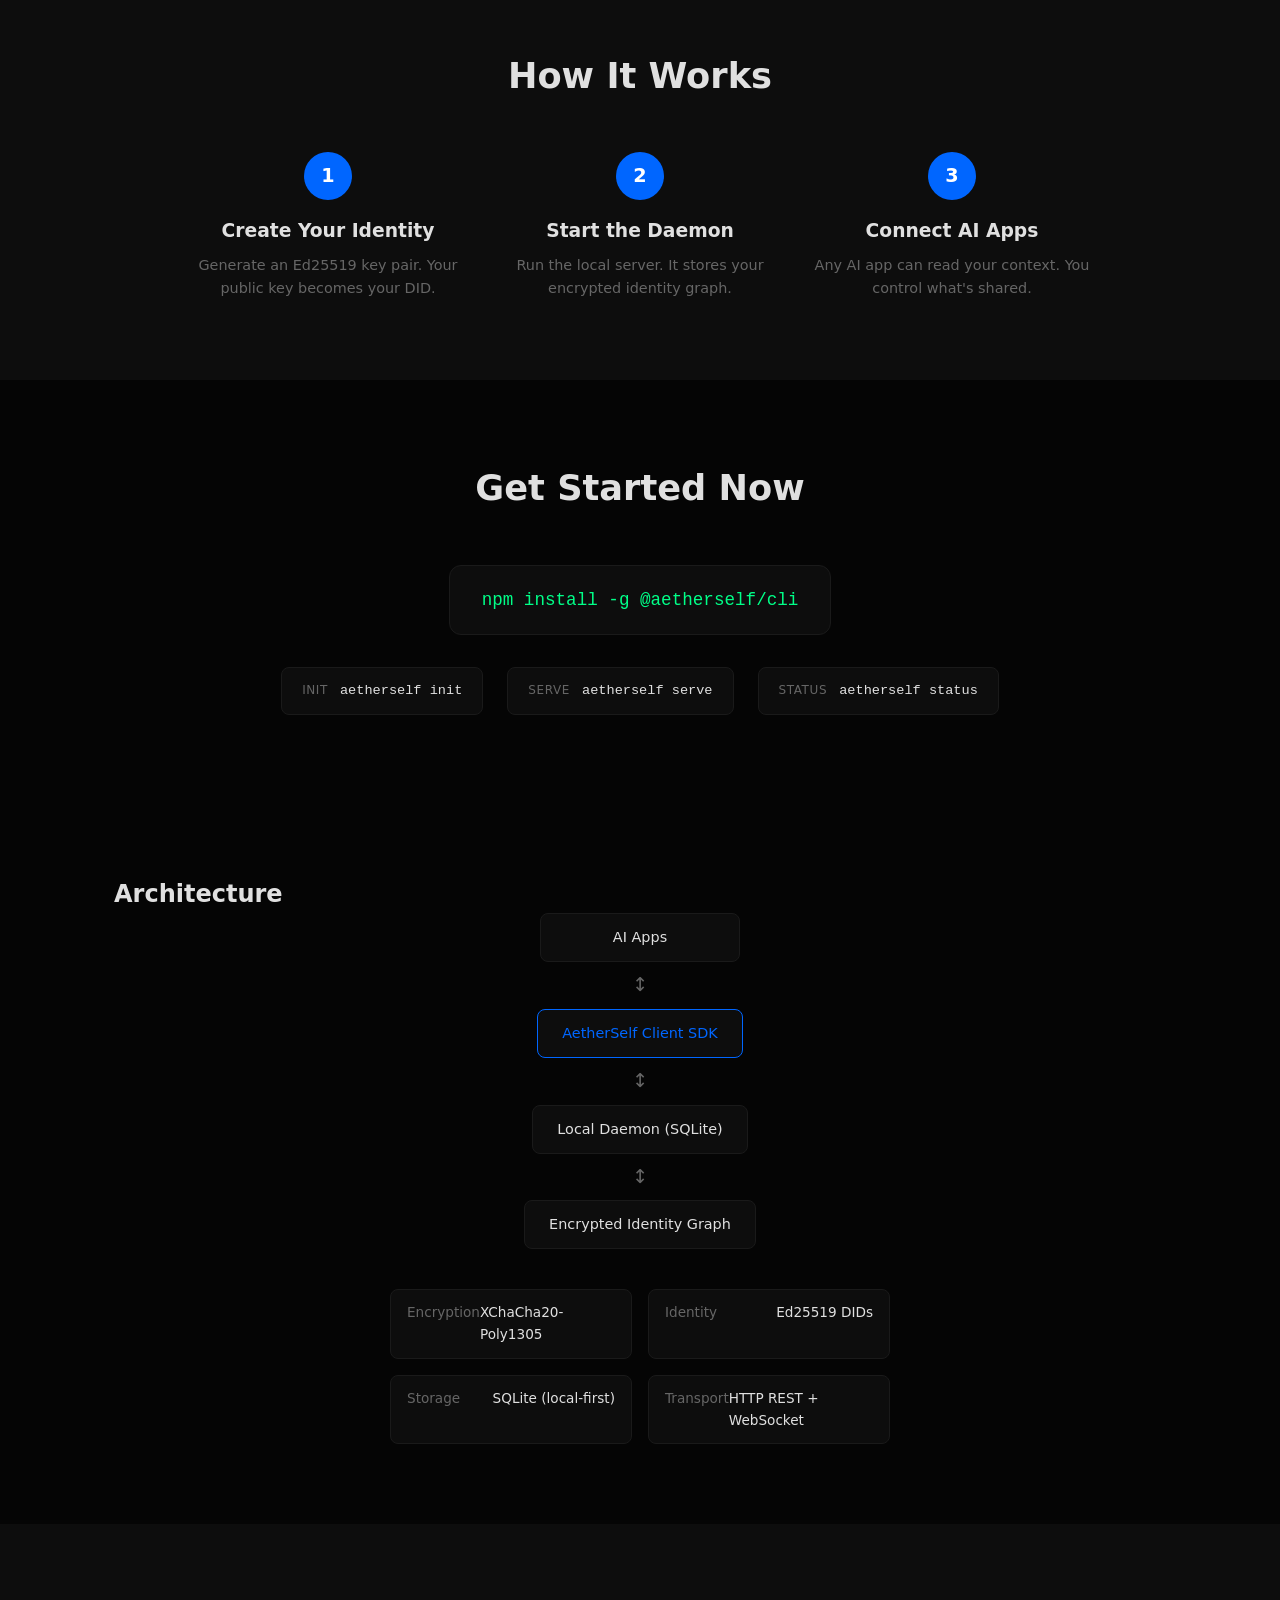
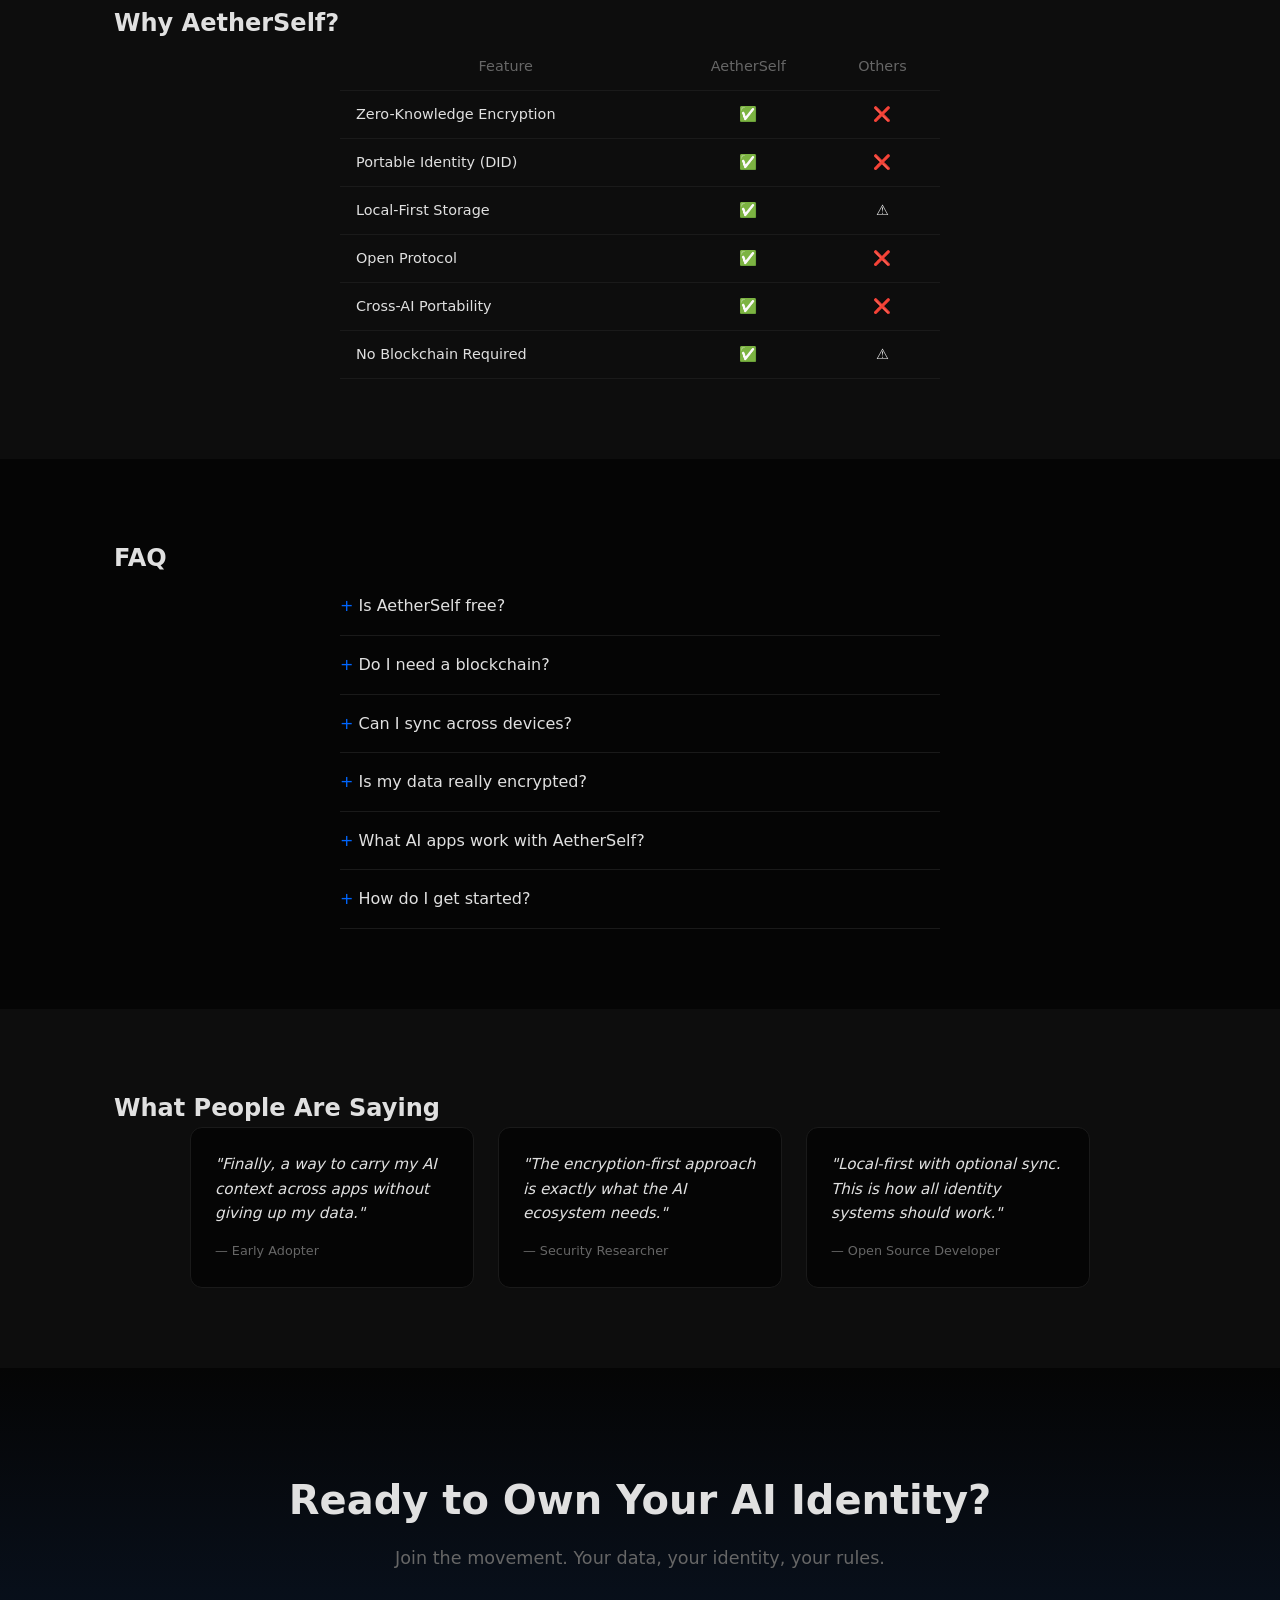
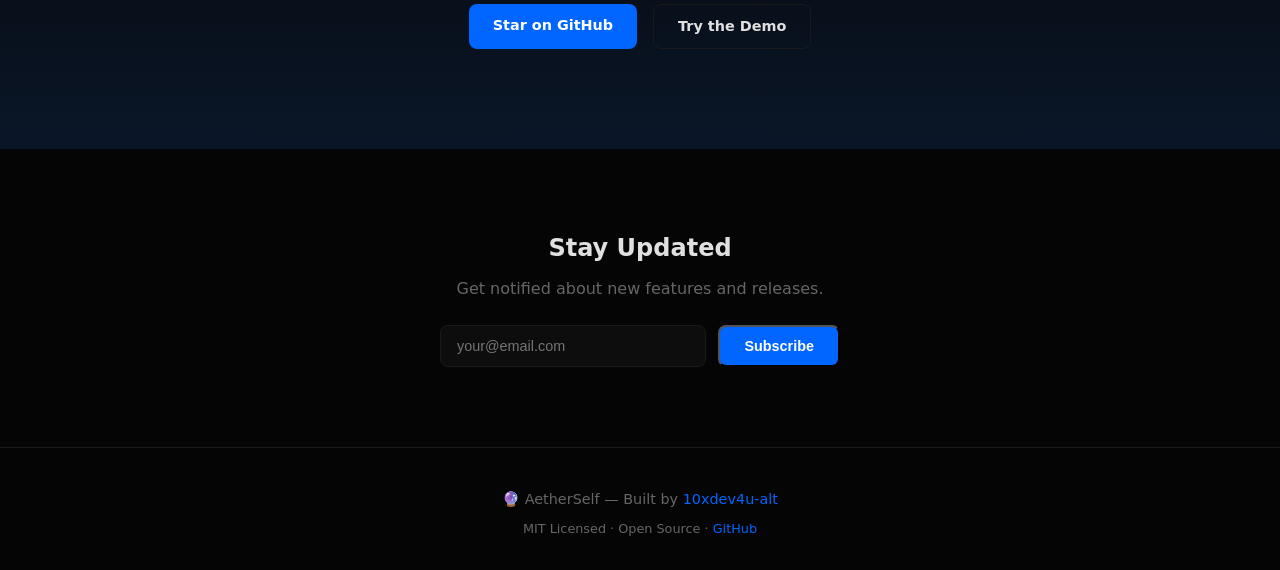
==== commit 80fce86c: "feat: add newsletter subscription section" ====
--- a/index.html
+++ b/index.html
@@ -214,6 +214,17 @@
     </div>
   </section>
 
+  <section class="newsletter">
+    <div class="container">
+      <h2>Stay Updated</h2>
+      <p>Get notified about new features and releases.</p>
+      <form class="newsletter-form" onsubmit="event.preventDefault(); alert('Thanks for subscribing!');">
+        <input type="email" placeholder="your@email.com" required />
+        <button type="submit" class="btn btn-primary">Subscribe</button>
+      </form>
+    </div>
+  </section>
+
   <footer>
     <div class="container">
       <p>🔮 AetherSelf — Built by <a href="https://github.com/10xdev4u-alt">10xdev4u-alt</a></p>
--- a/styles.css
+++ b/styles.css
@@ -367,6 +367,35 @@
   color: var(--muted);
 }
 
+/* Newsletter */
+.newsletter {
+  padding: 80px 0;
+  text-align: center;
+}
+
+.newsletter h2 { margin-bottom: 8px; }
+.newsletter p { color: var(--muted); margin-bottom: 24px; }
+
+.newsletter-form {
+  display: flex;
+  gap: 12px;
+  justify-content: center;
+  max-width: 400px;
+  margin: 0 auto;
+}
+
+.newsletter-form input {
+  flex: 1;
+  padding: 12px 16px;
+  border-radius: 8px;
+  border: 1px solid var(--border);
+  background: var(--surface);
+  color: var(--text);
+  font-size: 0.9rem;
+  outline: none;
+}
+.newsletter-form input:focus { border-color: var(--primary); }
+
 /* Responsive */
 @media (max-width: 768px) {
   .hero h1 { font-size: 2.5rem; }
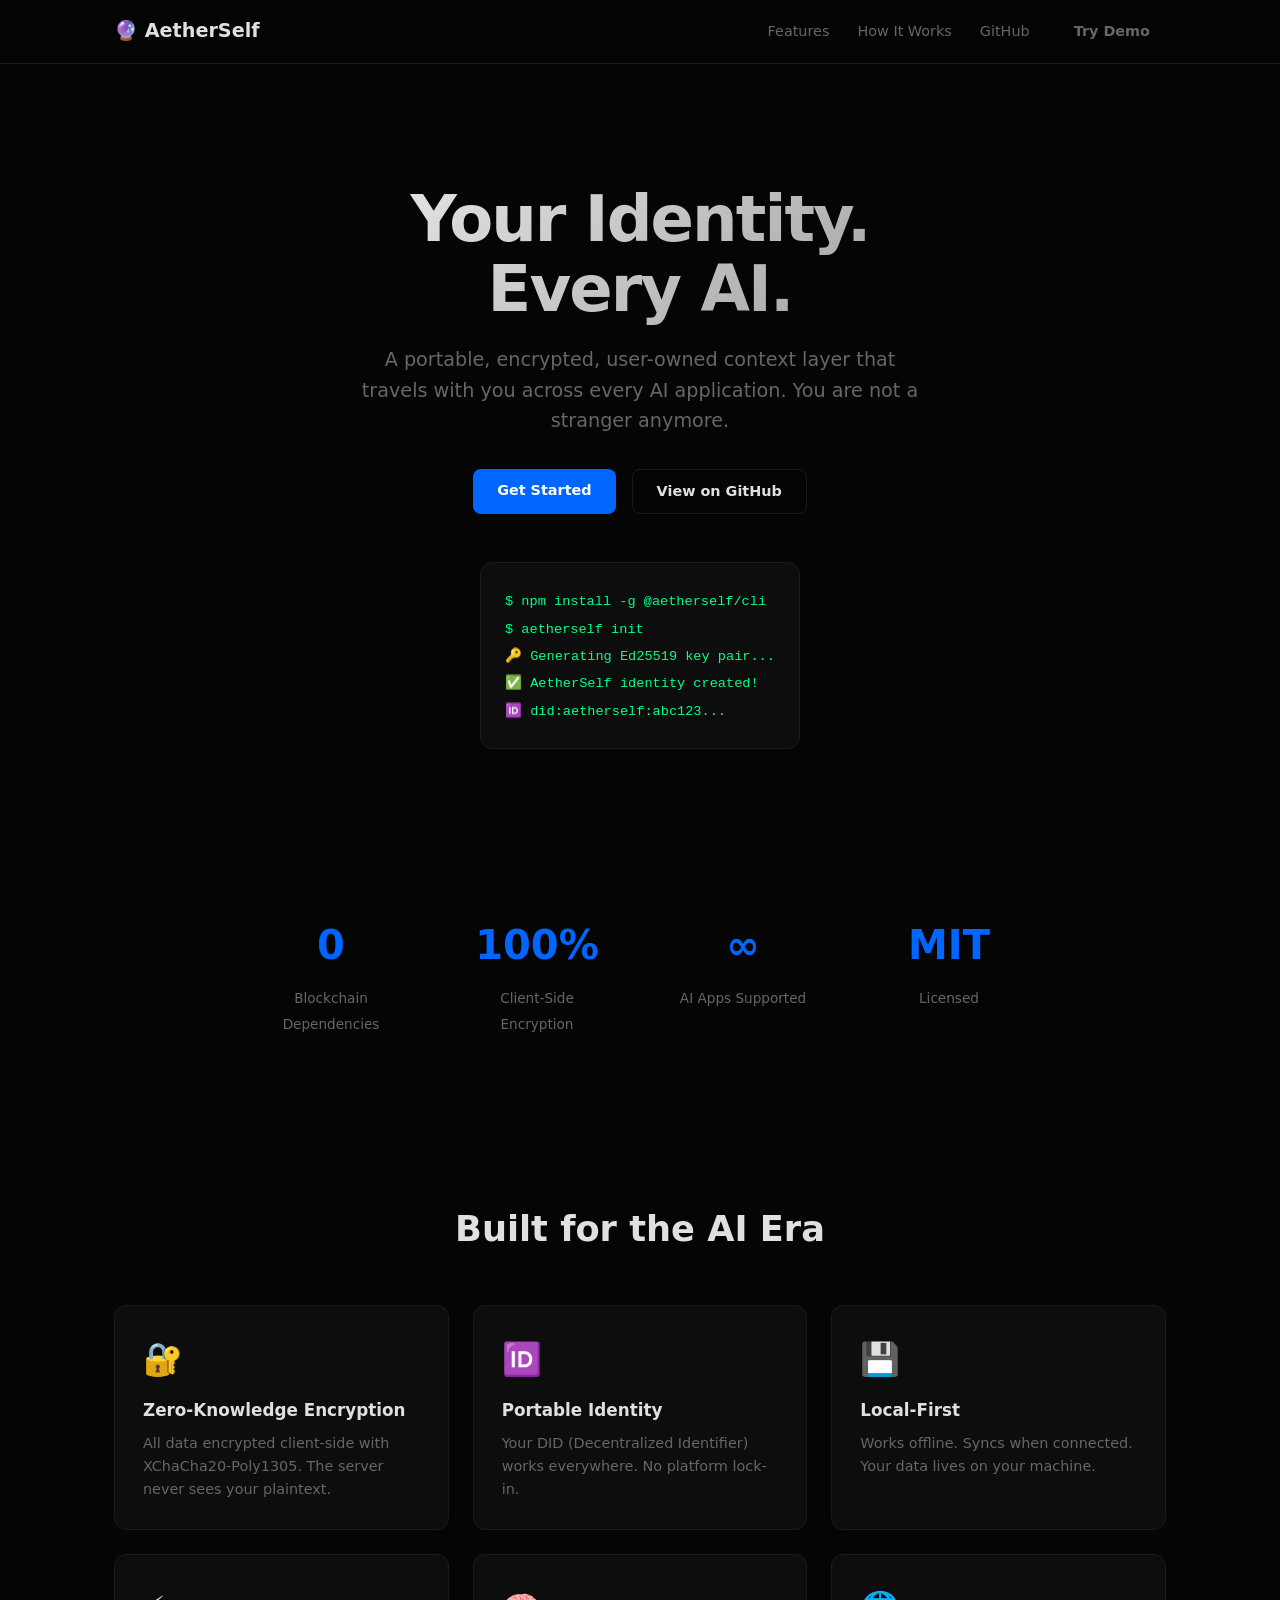
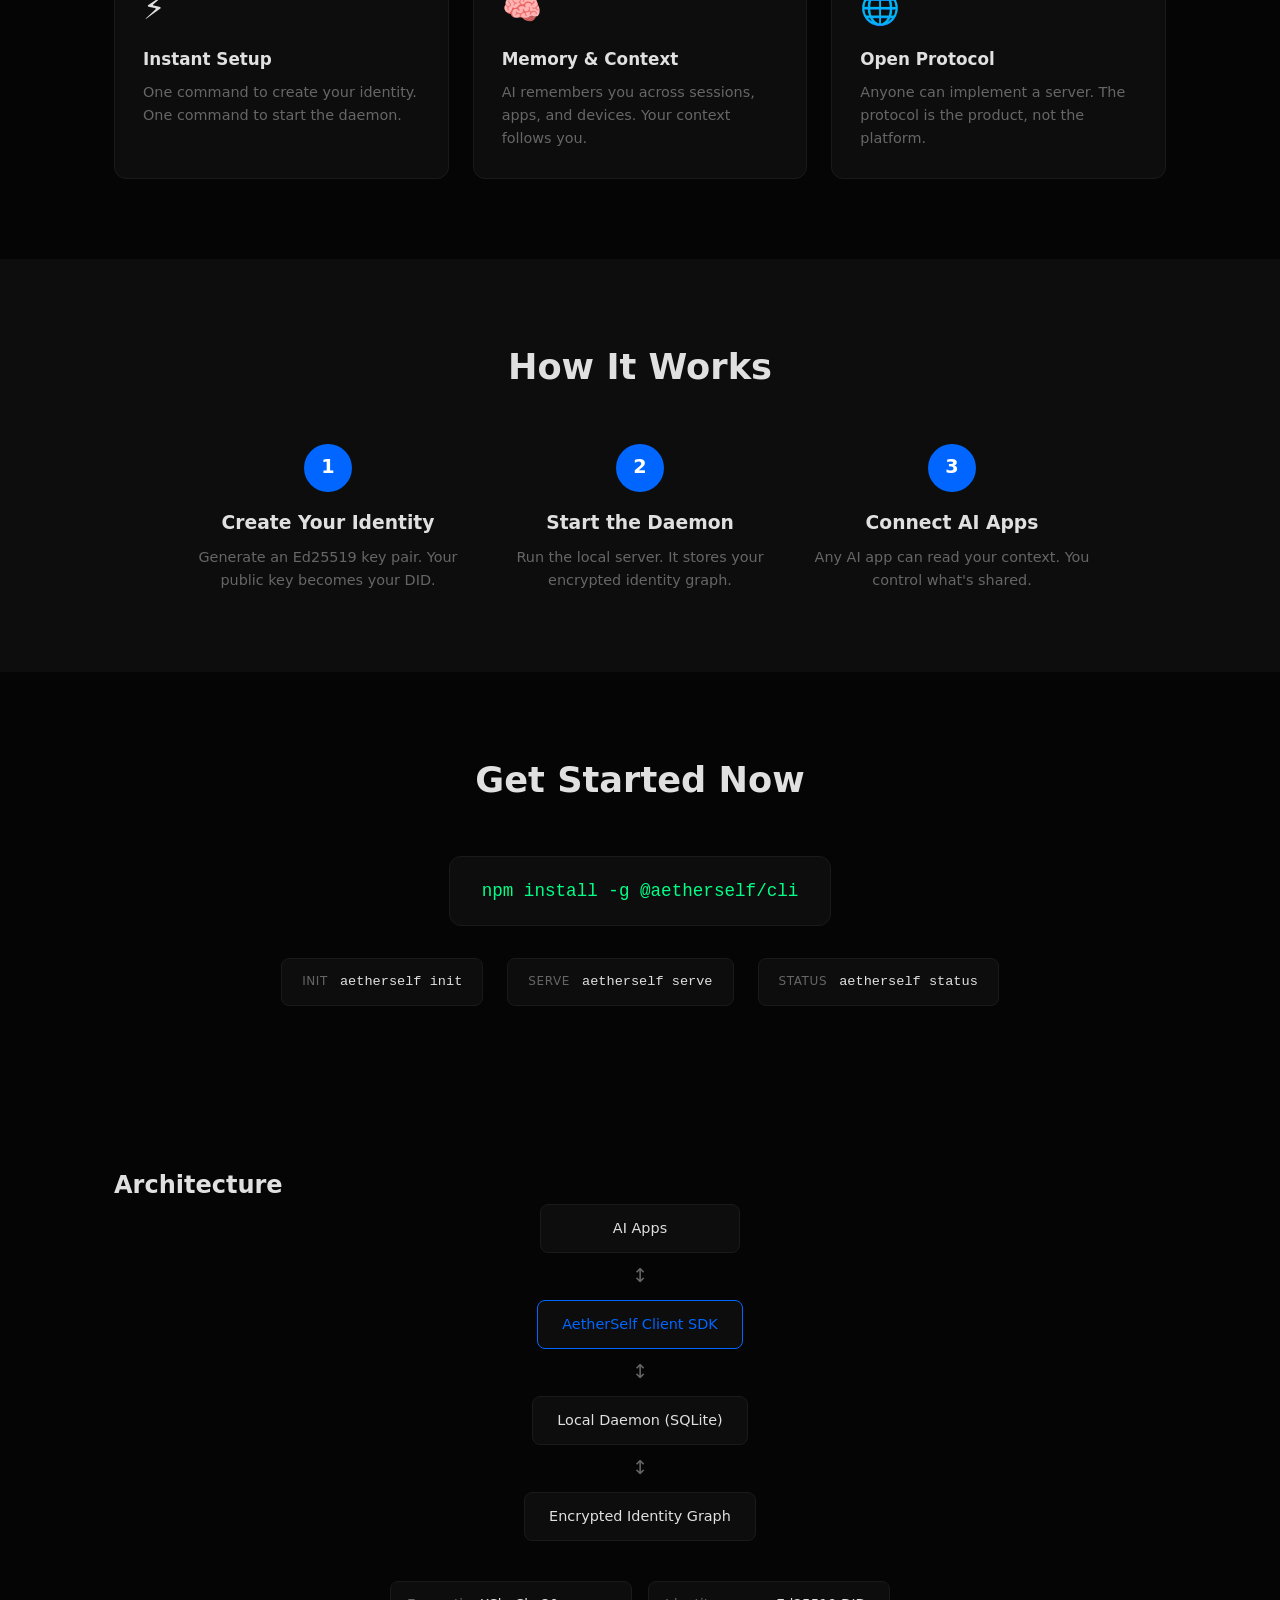
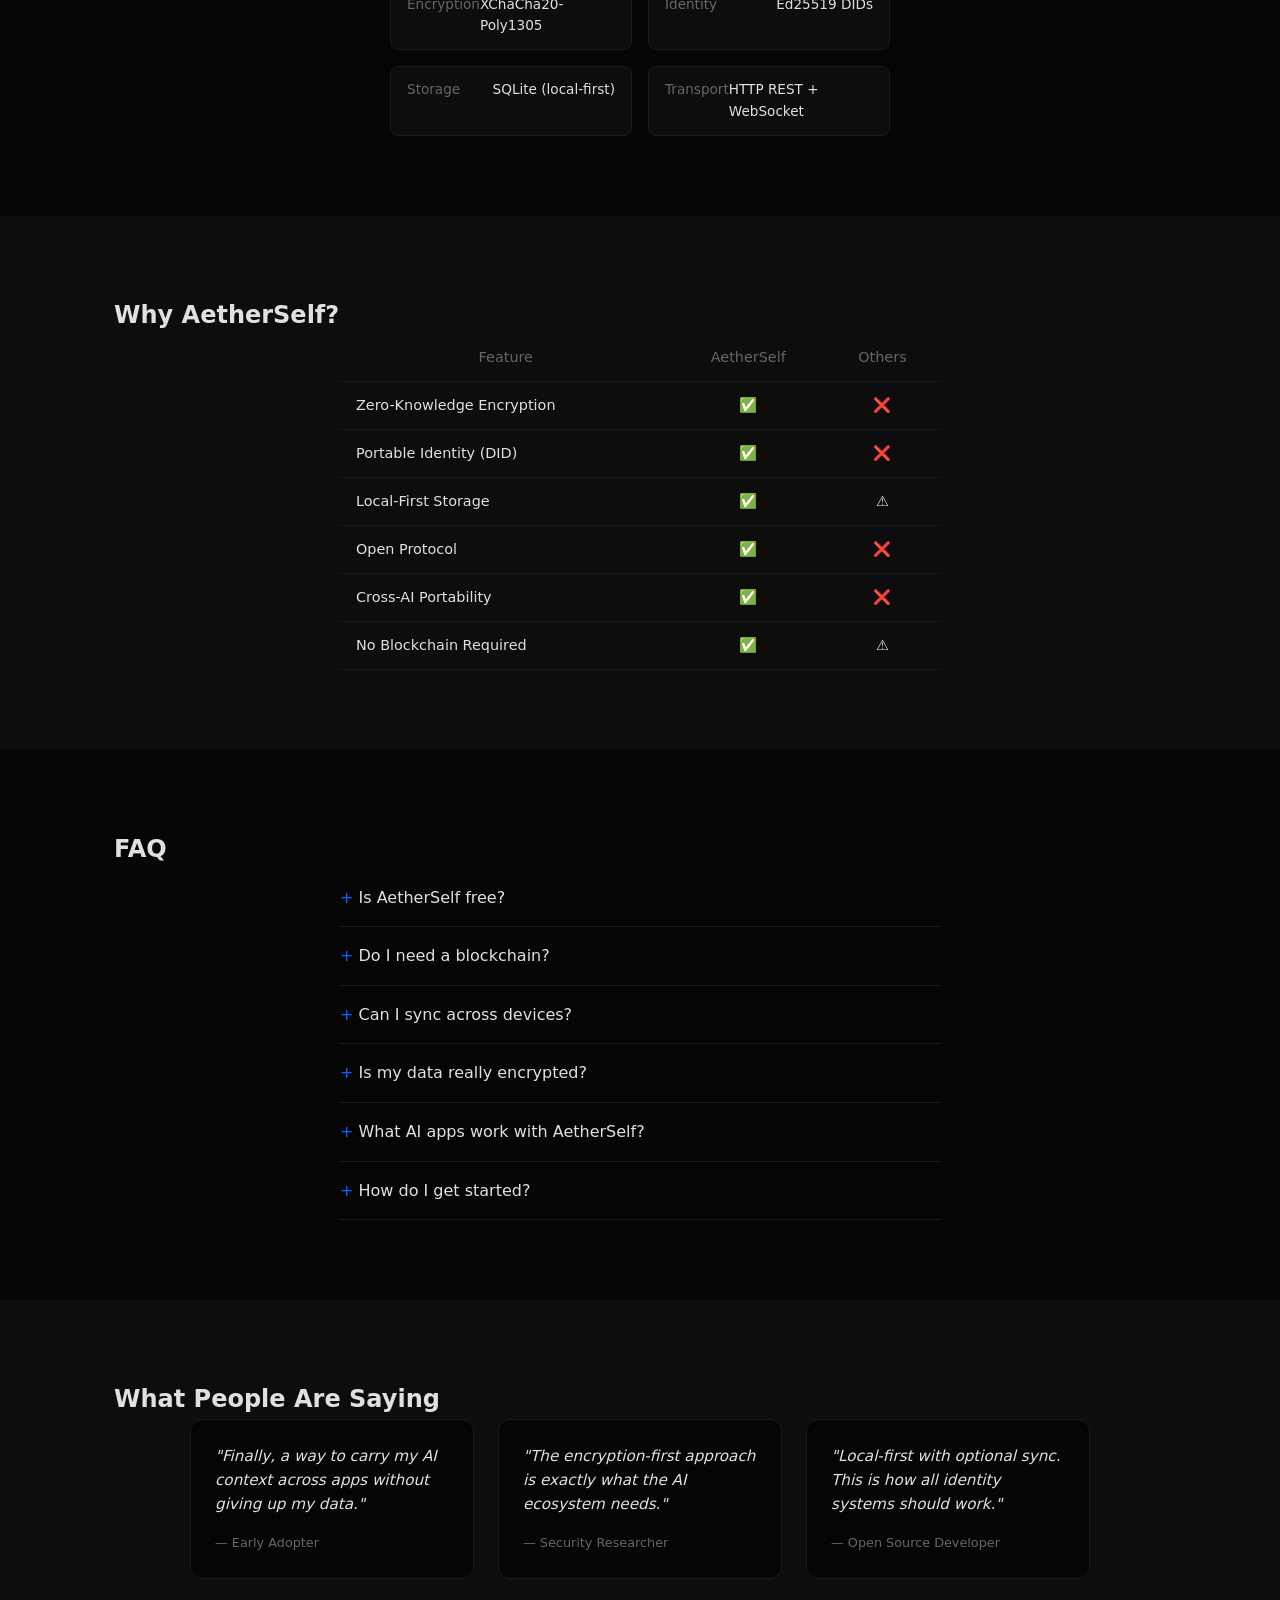
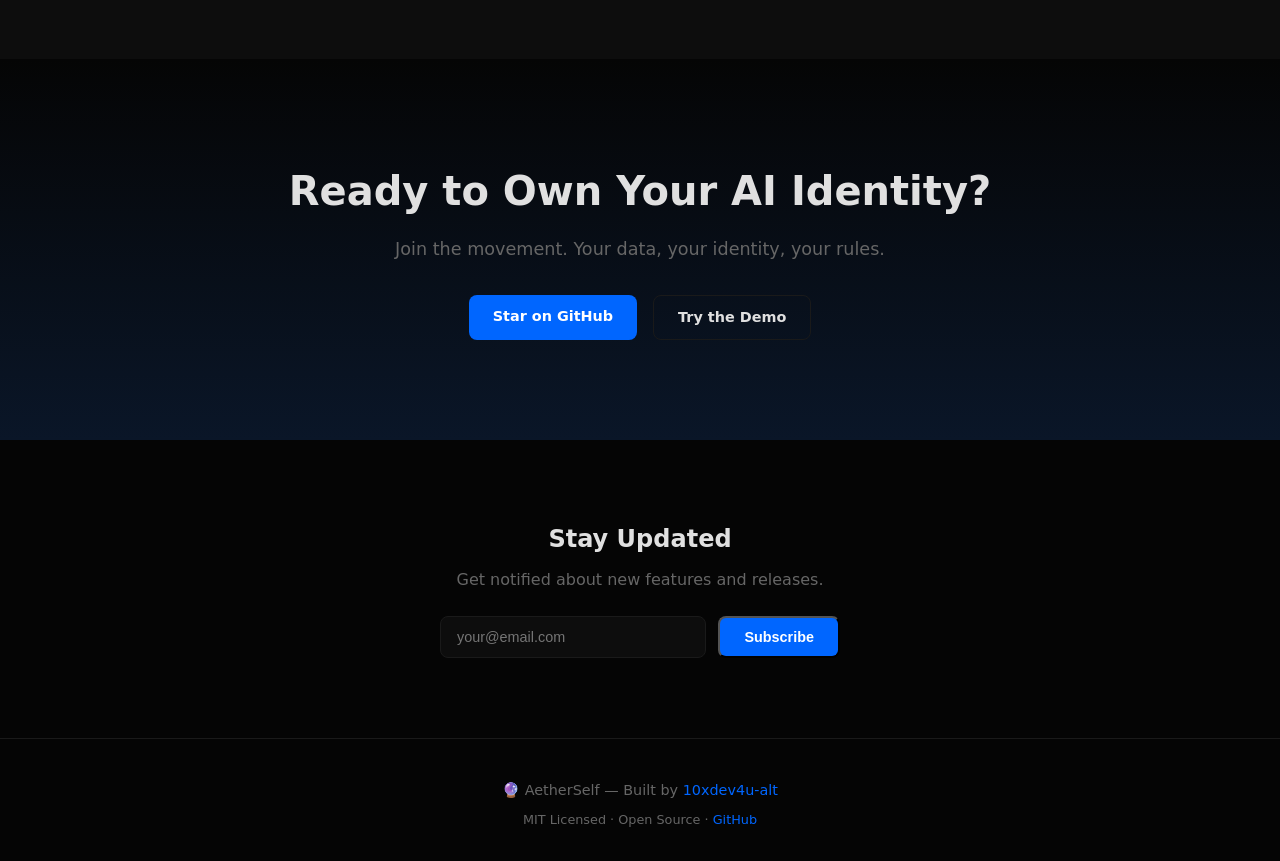
==== commit d09d195e: "feat: add stats section with key metrics" ====
--- a/index.html
+++ b/index.html
@@ -34,6 +34,29 @@
     </div>
   </section>
 
+  <section class="stats">
+    <div class="container">
+      <div class="stat-grid">
+        <div class="stat-card">
+          <span class="stat-number">0</span>
+          <span class="stat-label">Blockchain Dependencies</span>
+        </div>
+        <div class="stat-card">
+          <span class="stat-number">100%</span>
+          <span class="stat-label">Client-Side Encryption</span>
+        </div>
+        <div class="stat-card">
+          <span class="stat-number">∞</span>
+          <span class="stat-label">AI Apps Supported</span>
+        </div>
+        <div class="stat-card">
+          <span class="stat-number">MIT</span>
+          <span class="stat-label">Licensed</span>
+        </div>
+      </div>
+    </div>
+  </section>
+
   <section id="features" class="features">
     <div class="container">
       <h2>Built for the AI Era</h2>
--- a/styles.css
+++ b/styles.css
@@ -396,6 +396,35 @@
 }
 .newsletter-form input:focus { border-color: var(--primary); }
 
+/* Stats */
+.stats { padding: 60px 0; }
+
+.stat-grid {
+  display: grid;
+  grid-template-columns: repeat(4, 1fr);
+  gap: 24px;
+  max-width: 800px;
+  margin: 0 auto;
+}
+
+.stat-card {
+  text-align: center;
+  padding: 24px;
+}
+
+.stat-number {
+  display: block;
+  font-size: 2.5rem;
+  font-weight: 800;
+  color: var(--primary);
+  margin-bottom: 8px;
+}
+
+.stat-label {
+  font-size: 0.85rem;
+  color: var(--muted);
+}
+
 /* Responsive */
 @media (max-width: 768px) {
   .hero h1 { font-size: 2.5rem; }
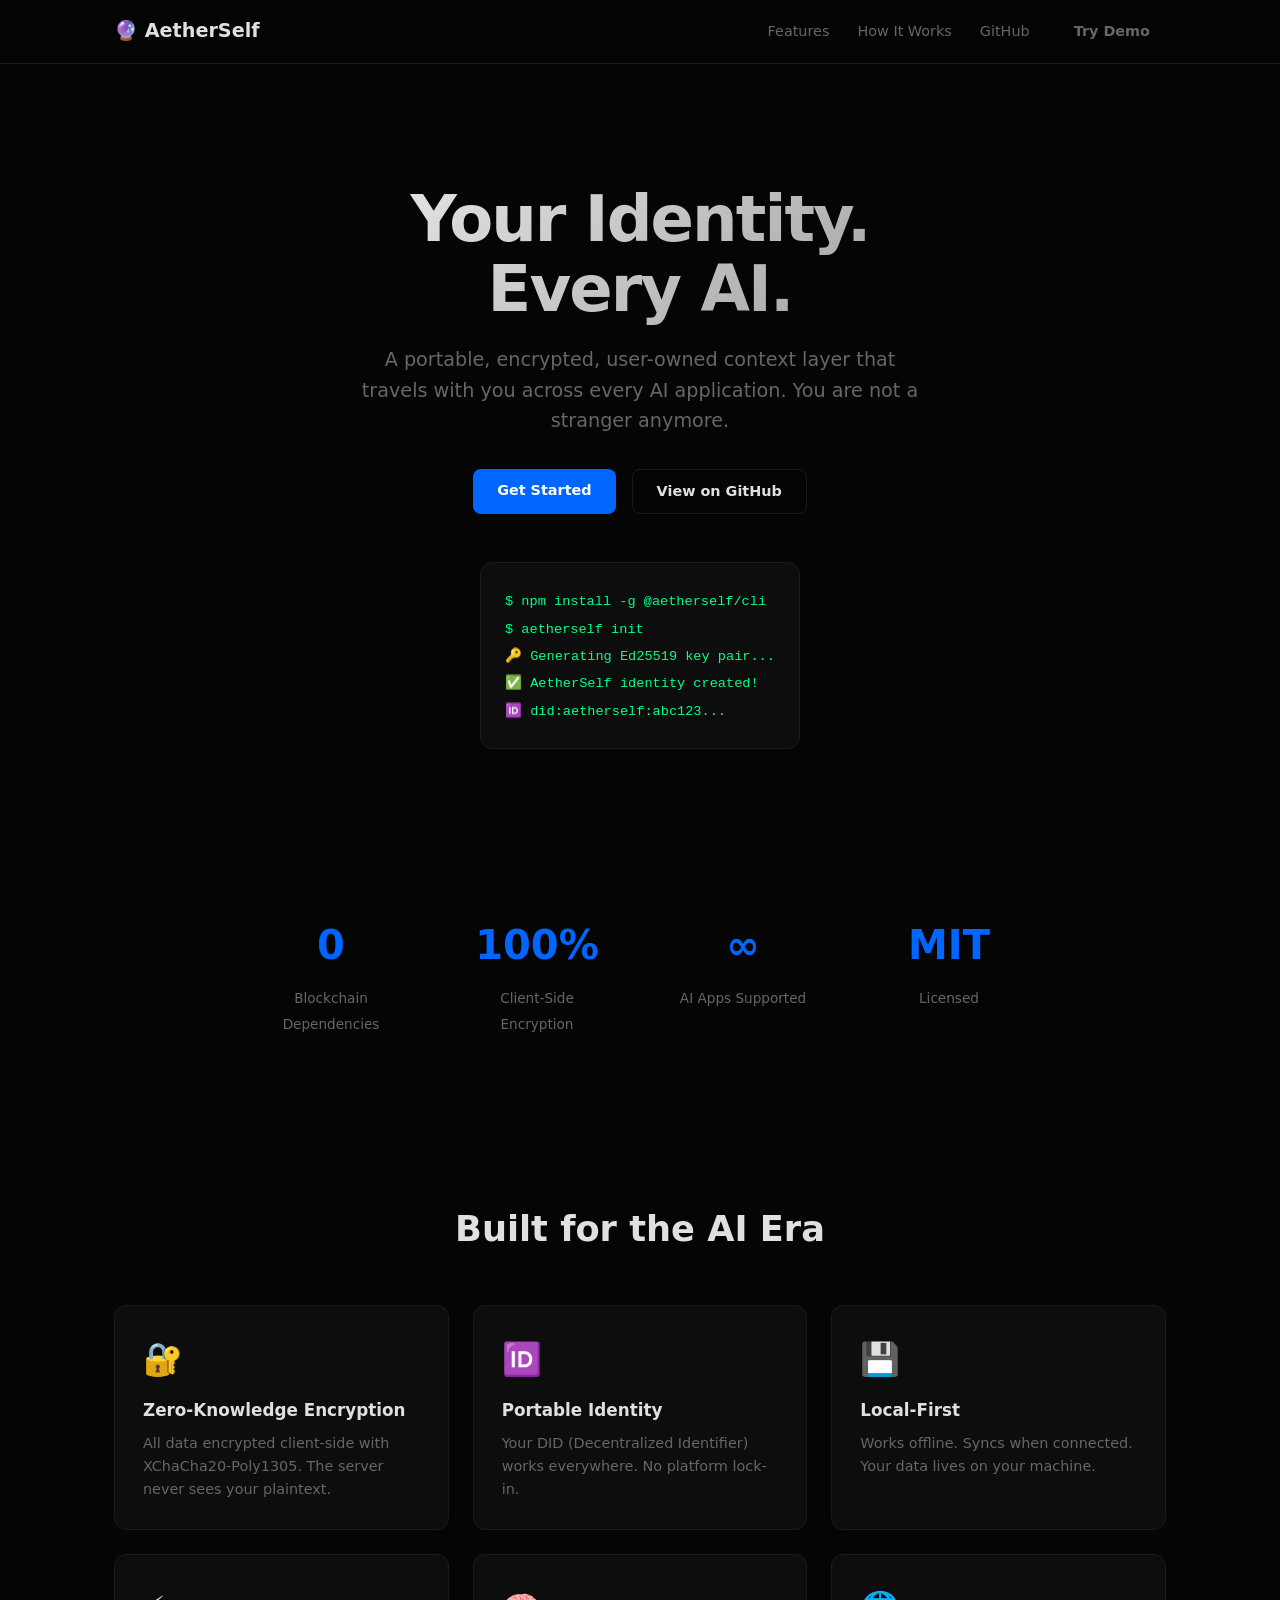
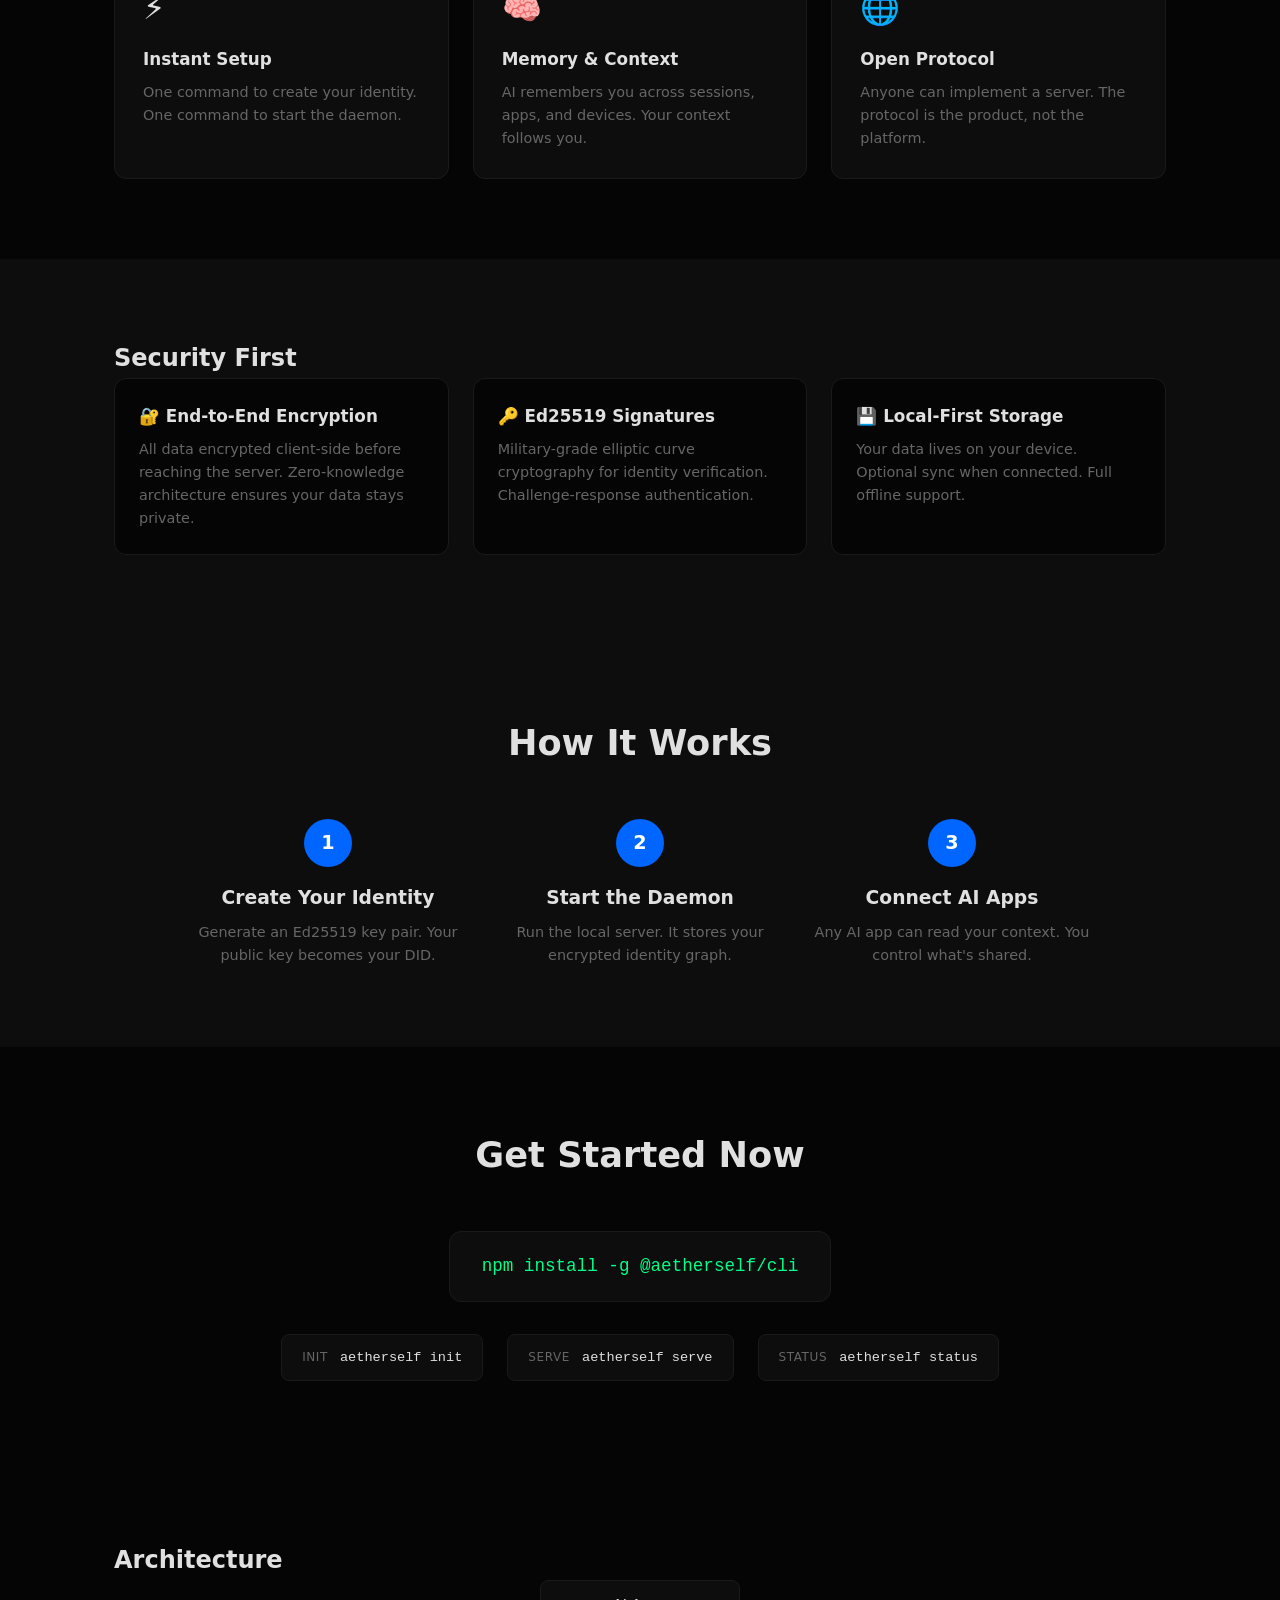
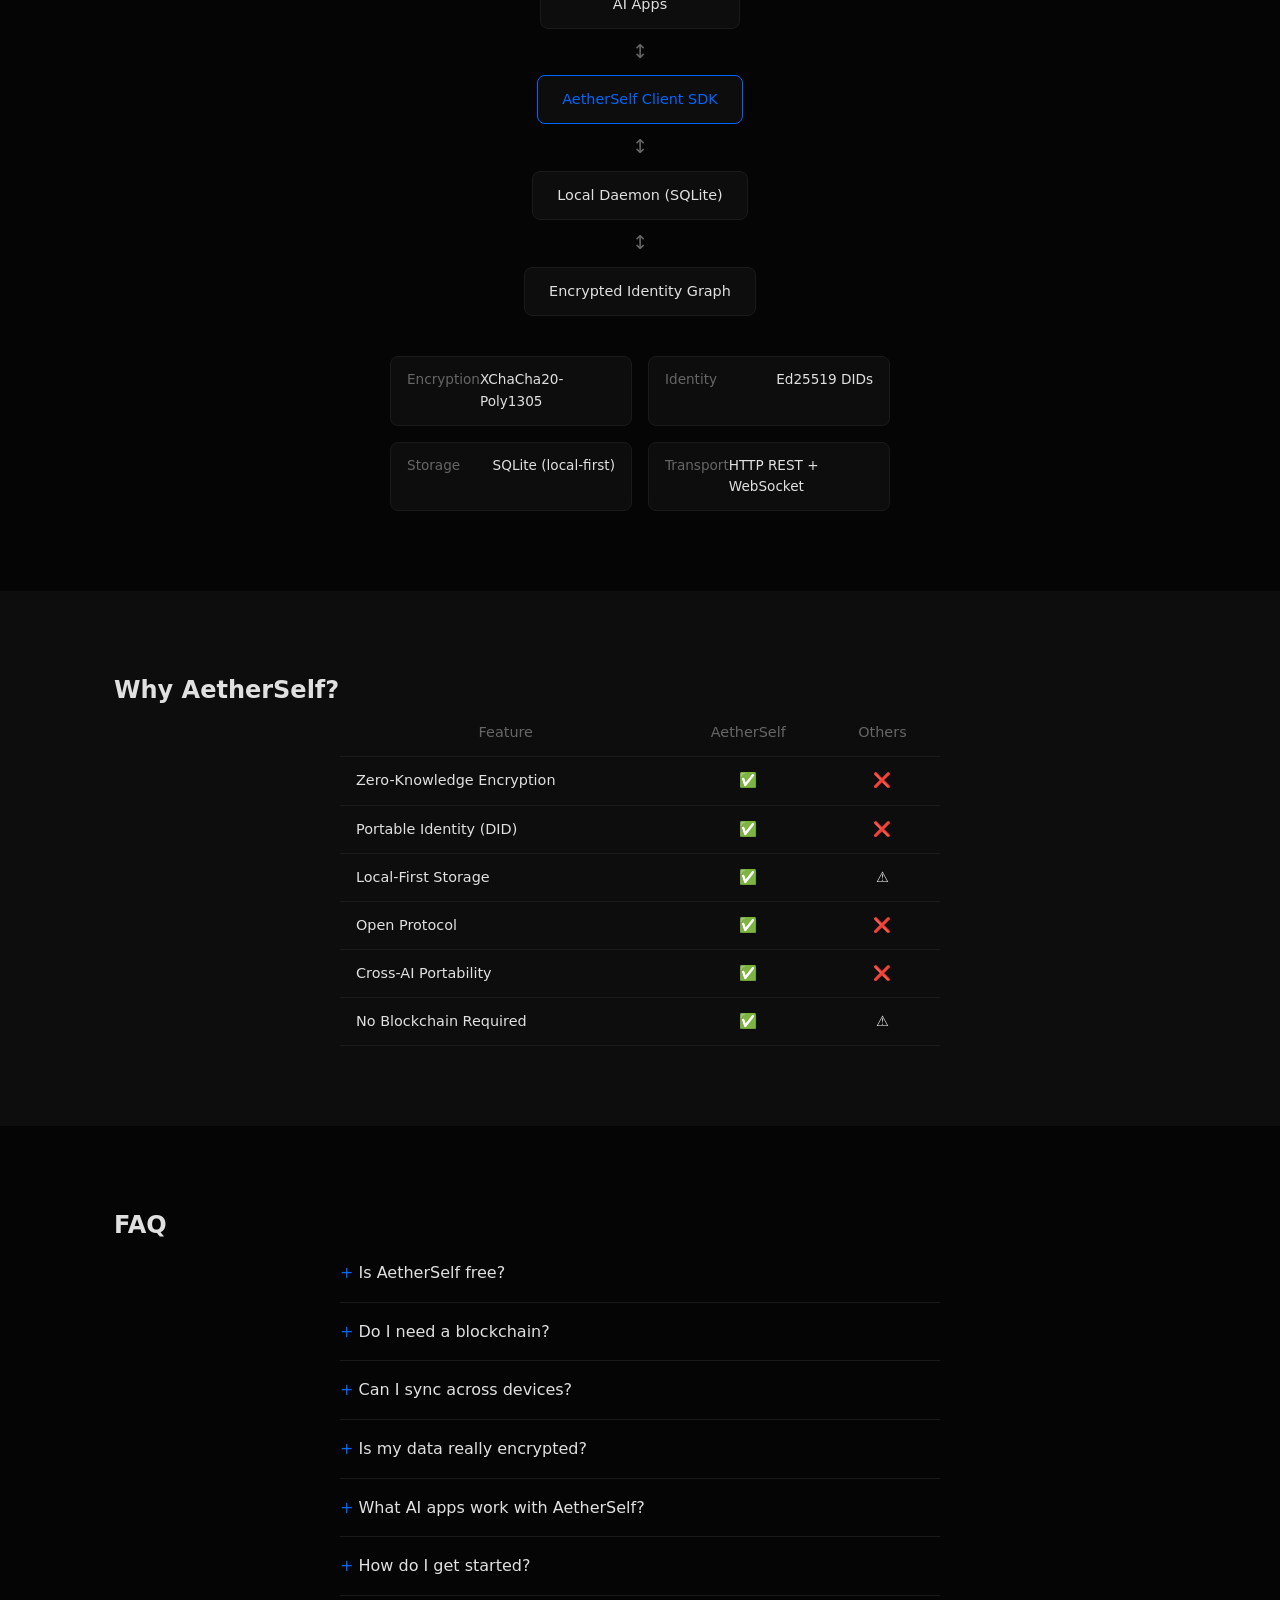
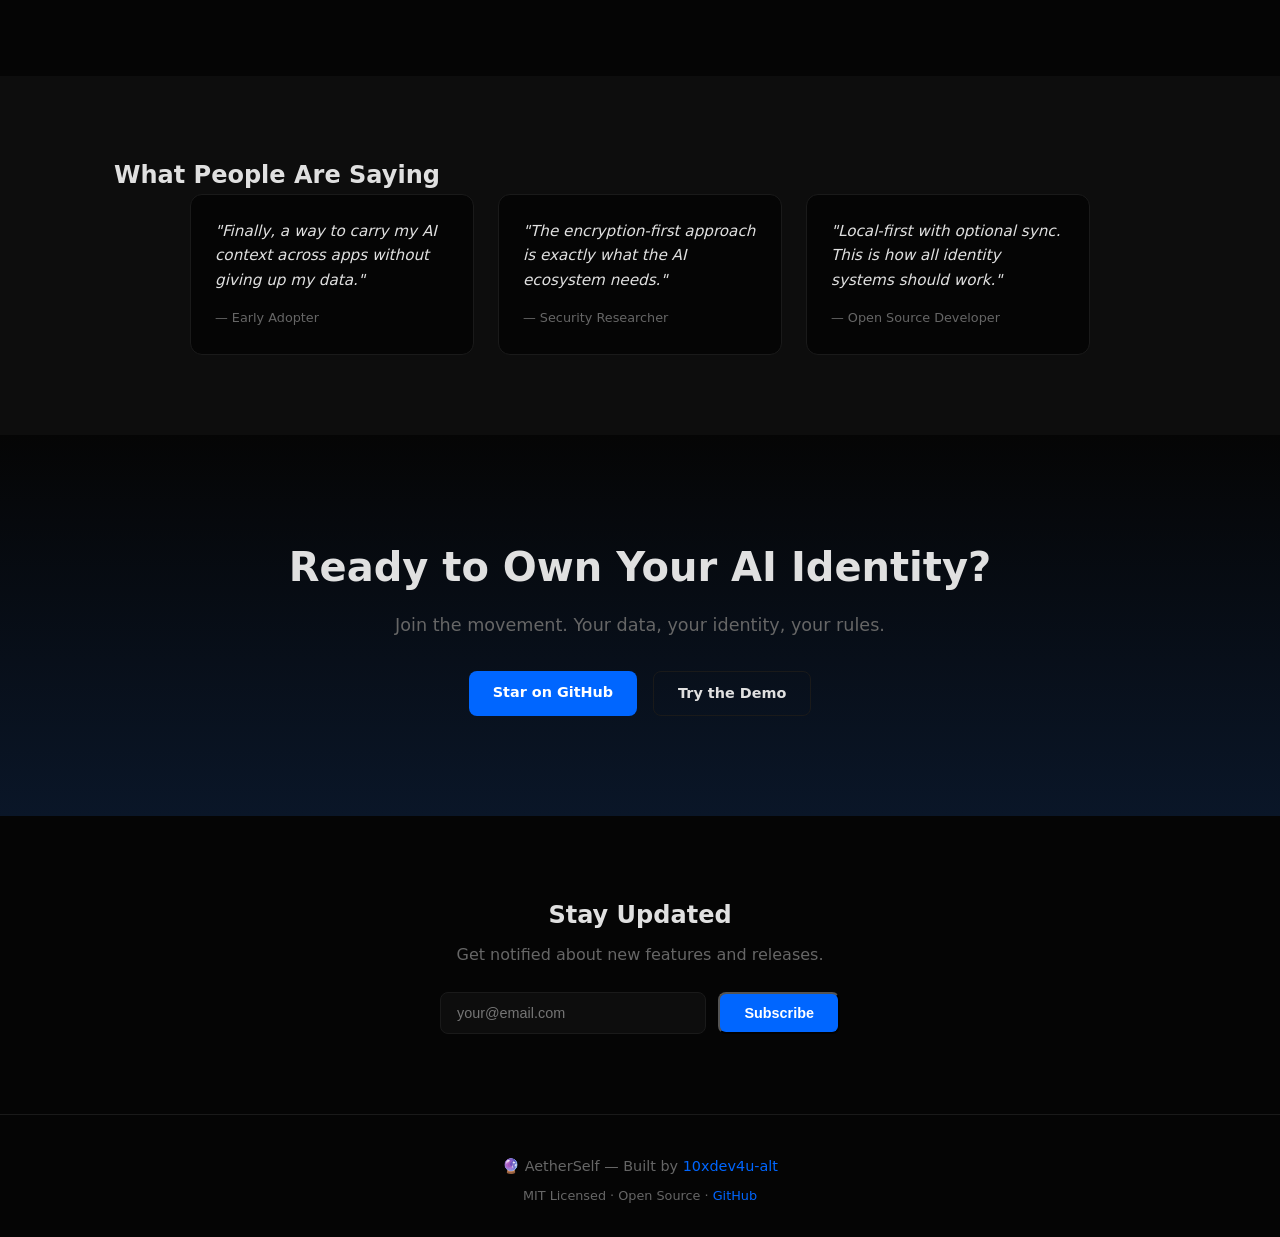
==== commit 019e77f9: "feat: add security section with encryption details" ====
--- a/index.html
+++ b/index.html
@@ -95,6 +95,26 @@
     </div>
   </section>
 
+  <section class="security">
+    <div class="container">
+      <h2>Security First</h2>
+      <div class="security-grid">
+        <div class="security-card">
+          <h3>🔐 End-to-End Encryption</h3>
+          <p>All data encrypted client-side before reaching the server. Zero-knowledge architecture ensures your data stays private.</p>
+        </div>
+        <div class="security-card">
+          <h3>🔑 Ed25519 Signatures</h3>
+          <p>Military-grade elliptic curve cryptography for identity verification. Challenge-response authentication.</p>
+        </div>
+        <div class="security-card">
+          <h3>💾 Local-First Storage</h3>
+          <p>Your data lives on your device. Optional sync when connected. Full offline support.</p>
+        </div>
+      </div>
+    </div>
+  </section>
+
   <section id="how" class="how-it-works">
     <div class="container">
       <h2>How It Works</h2>
--- a/styles.css
+++ b/styles.css
@@ -425,6 +425,25 @@
   color: var(--muted);
 }
 
+/* Security */
+.security { padding: 80px 0; background: var(--surface); }
+
+.security-grid {
+  display: grid;
+  grid-template-columns: repeat(3, 1fr);
+  gap: 24px;
+}
+
+.security-card {
+  background: var(--bg);
+  border: 1px solid var(--border);
+  border-radius: 12px;
+  padding: 24px;
+}
+
+.security-card h3 { font-size: 1.05rem; margin-bottom: 8px; }
+.security-card p { font-size: 0.9rem; color: var(--muted); }
+
 /* Responsive */
 @media (max-width: 768px) {
   .hero h1 { font-size: 2.5rem; }
